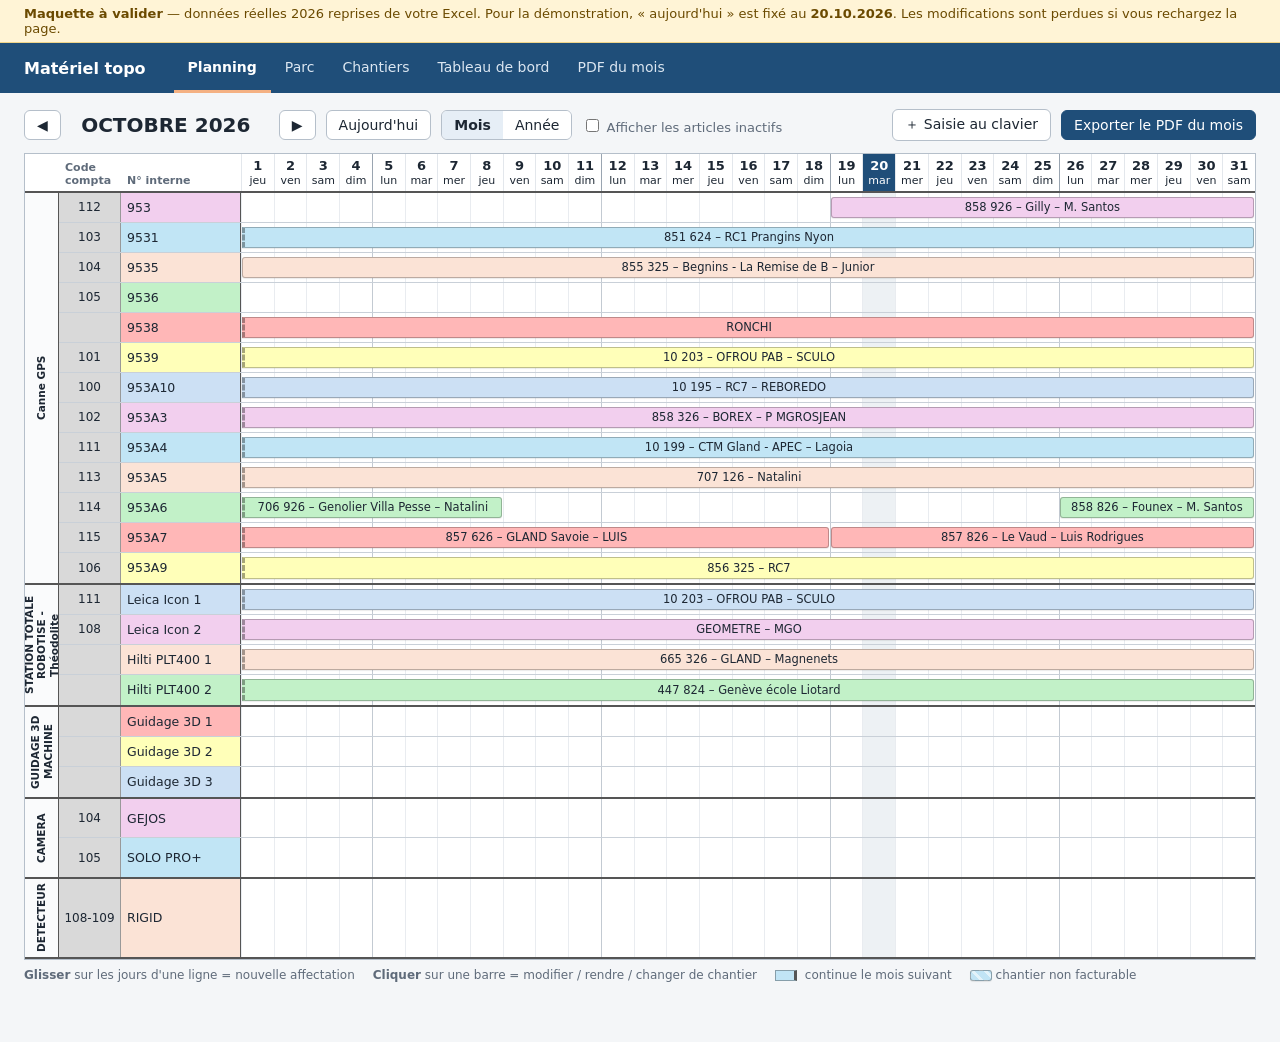
==== maquette/maquette.html @ d776c07e "Maquette interactive à valider + début de l'étape 1 (base de données, serveur) Co-Authored-By: Claud" ====
<!doctype html>
<html lang="fr">
<head>
<meta charset="utf-8">
<meta name="viewport" content="width=device-width, initial-scale=1">
<title>Maquette planning matériel</title>
<style>
:root{--fond:#f4f6f8;--carte:#fff;--texte:#1d2733;--doux:#5f6b7a;--bord:#d6dce3;--bordf:#b5bfca;--prim:#1f4e79;--primc:#e6eef6;--danger:#b42318;--ok:#1e7b34;--att:#a15c00;
font-family:"Segoe UI",system-ui,-apple-system,Roboto,Arial,sans-serif;font-size:14px;color:var(--texte)}
*{box-sizing:border-box}body{margin:0;background:var(--fond)}
.bandeau{background:#fff4d6;color:#6b4a00;padding:6px 24px;font-size:13px;border-bottom:1px solid #f0d58a}
header{display:flex;align-items:center;gap:28px;background:var(--prim);color:#fff;padding:0 24px;height:50px;position:sticky;top:0;z-index:30}
header b{font-size:16px}header nav{display:flex;height:100%}
header nav a{color:#dbe6f1;text-decoration:none;padding:0 14px;display:flex;align-items:center;border-bottom:3px solid transparent;cursor:pointer}
header nav a:hover{color:#fff;background:rgba(255,255,255,.08)}header nav a.on{color:#fff;border-bottom-color:#f4b183;font-weight:600}
main{padding:16px 24px 60px}
.titre{display:flex;align-items:center;gap:10px;margin-bottom:12px;flex-wrap:wrap}.titre h1{font-size:20px;margin:0 8px 0 0;min-width:190px}.esp{flex:1}
button{font:inherit;cursor:pointer;border-radius:6px;border:1px solid var(--bordf);background:#fff;color:var(--texte);padding:6px 12px;white-space:nowrap}
button:hover{background:#f0f3f6}button.p{background:var(--prim);border-color:var(--prim);color:#fff}button.p:hover{background:#193f63}
button.d{color:var(--danger);border-color:#e7b4ae}button.d:hover{background:#fdecea}
input,select,textarea{font:inherit;color:inherit;border:1px solid var(--bordf);border-radius:6px;padding:6px 8px;background:#fff;width:100%}
textarea{min-height:60px}
.seg{display:inline-flex;border:1px solid var(--bordf);border-radius:6px;overflow:hidden}.seg button{border:none;border-radius:0}.seg button.on{background:var(--primc);font-weight:600}
.aide{color:var(--doux);font-size:13px}
.carte{background:#fff;border:1px solid var(--bord);border-radius:8px;padding:16px}
/* ---------- Planning ---------- */
.planning{background:#fff;border:1px solid var(--bordf);user-select:none}
.pl-tete,.pl-ligne{display:grid}
.pl-tete{position:sticky;top:50px;z-index:10;background:#fff;border-bottom:2px solid #555}
.pl-tete .j{font-size:11px;text-align:center;border-left:1px solid #e3e7ec;padding:4px 0;line-height:1.2}
.pl-tete .j b{display:block;font-size:13px}.pl-tete .j.auj{background:#1f4e79;color:#fff}
.pl-tete .j.lundi{border-left:1px solid #9aa5b1}
.pl-tete .h{font-size:11px;color:var(--doux);display:flex;align-items:flex-end;padding:4px 6px;font-weight:600}
.pl-groupe{display:flex;border-bottom:2px solid #555;min-height:80px}
.pl-cat{width:34px;flex:none;position:relative;border-right:1px solid #555;background:#fafbfc}
.pl-cat span{position:absolute;inset:3px 0;writing-mode:vertical-rl;transform:rotate(180deg);text-align:center;font-weight:700;font-size:10.5px;line-height:1.15;display:flex;align-items:center;justify-content:center;overflow:hidden}
.pl-lignes{flex:1;min-width:0;display:flex;flex-direction:column}
.pl-ligne{position:relative;flex:1;min-height:30px;border-bottom:1px solid #c9d0d8}.pl-ligne:last-child{border-bottom:none}
.pl-ligne .code{background:#d9d9d9;border-right:1px solid #999;display:flex;align-items:center;justify-content:center;font-size:12px}
.pl-ligne .num{border-right:1px solid #555;display:flex;align-items:center;padding:0 6px;font-size:12.5px;cursor:pointer;overflow:hidden;white-space:nowrap}
.pl-ligne .num:hover{text-decoration:underline}
.pl-ligne .c{border-left:1px solid #e9ecf0;cursor:crosshair}.pl-ligne .c.lundi{border-left-color:#c3cad2}
.pl-ligne .c.auj{background:rgba(31,78,121,.08)}.pl-ligne .c.sel{background:rgba(31,78,121,.35)!important}
.barre{grid-row:1;margin:4px 1px;border-radius:3px;border:1px solid rgba(0,0,0,.25);display:flex;align-items:center;justify-content:center;font-size:11.5px;overflow:hidden;white-space:nowrap;cursor:pointer;padding:0 4px;z-index:2;box-shadow:0 1px 1px rgba(0,0,0,.08)}
.barre:hover{filter:brightness(.94);border-color:#333}
.barre.suite-g{border-left:3px dashed rgba(0,0,0,.35);border-top-left-radius:0;border-bottom-left-radius:0}
.barre.suite-d{border-right:3px dashed rgba(0,0,0,.35);border-top-right-radius:0;border-bottom-right-radius:0}
.barre.nf{background-image:repeating-linear-gradient(45deg,transparent 0 6px,rgba(255,255,255,.55) 6px 9px)}
.legende{display:flex;gap:18px;margin-top:8px;color:var(--doux);font-size:12px;flex-wrap:wrap}
.legende span i{display:inline-block;width:22px;height:11px;border:1px solid rgba(0,0,0,.3);vertical-align:middle;margin-right:4px;background:#C1E4F5}
/* Année */
.annee{background:#fff;border:1px solid var(--bordf);padding:10px;overflow-x:auto}
.an-ligne{display:flex;align-items:center;height:17px}.an-ligne .n{width:110px;font-size:11.5px;flex:none;overflow:hidden;white-space:nowrap}
.an-piste{position:relative;height:13px;width:1095px;background:#f3f5f7}
.an-piste i{position:absolute;top:0;bottom:0;border-radius:2px;border:1px solid rgba(0,0,0,.2)}
.an-mois{display:flex;margin-left:110px;width:1095px}.an-mois div{font-size:11px;text-align:center;border-left:1px solid #bbb;cursor:pointer;padding:3px 0;color:var(--doux)}
.an-mois div:hover{background:var(--primc);color:var(--texte)}
.an-sep{height:6px}
/* ---------- Fenêtres ---------- */
dialog{border:none;border-radius:10px;padding:0;box-shadow:0 12px 40px rgba(0,0,0,.3);width:min(520px,94vw)}
dialog::backdrop{background:rgba(20,30,40,.35)}
.dlg{padding:18px 20px}.dlg h2{font-size:16px;margin:0 0 4px}.dlg .sous{color:var(--doux);margin-bottom:14px;font-size:13px}
.champ{display:flex;flex-direction:column;gap:4px;margin-bottom:10px}.champ>span{font-size:12px;color:var(--doux);font-weight:600}
.deux{display:grid;grid-template-columns:1fr 1fr;gap:10px}
.actions{display:flex;gap:8px;justify-content:flex-end;margin-top:14px;flex-wrap:wrap}
.liste-ch{border:1px solid var(--bord);border-radius:6px;max-height:210px;overflow:auto;margin-top:4px}
.liste-ch div{padding:6px 10px;cursor:pointer;border-bottom:1px solid #f0f2f4;font-size:13px}.liste-ch div:last-child{border-bottom:none}
.liste-ch div:hover,.liste-ch div.on{background:var(--primc)}.liste-ch .nv{color:var(--prim);font-weight:600}
.liste-ch small{color:var(--doux)}
.rapide{background:#f6f8fa;border:1px solid var(--bord);border-radius:8px;padding:10px 12px;margin:12px 0}
.rapide h3{font-size:12px;margin:0 0 8px;color:var(--doux);text-transform:uppercase;letter-spacing:.03em}
.rapide .l{display:flex;gap:8px;align-items:center;margin-bottom:6px}.rapide .l input{width:120px}.rapide .l select{flex:1}
.choix button{display:block;width:100%;text-align:left;margin-bottom:8px;padding:10px 12px}.choix button small{display:block;color:var(--doux)}
/* ---------- Tableaux ---------- */
table.t{width:100%;border-collapse:collapse;background:#fff;border:1px solid var(--bord)}
table.t th,table.t td{padding:7px 10px;text-align:left;border-bottom:1px solid #e8ecf0}
table.t th{background:#eef2f6;font-size:12px;color:var(--doux);cursor:pointer;white-space:nowrap}
table.t tbody tr:hover{background:var(--primc);cursor:pointer}
.pas{display:inline-block;width:14px;height:14px;border-radius:3px;border:1px solid rgba(0,0,0,.2);vertical-align:middle}
.badge{display:inline-block;padding:1px 8px;border-radius:10px;font-size:12px;background:#e3f4e7;color:var(--ok)}
.badge.rep{background:#fff1d6;color:var(--att)}.dispo{color:var(--ok);font-weight:600}
.outils{display:flex;gap:8px;margin-bottom:10px;flex-wrap:wrap}.outils input,.outils select{width:auto}
/* Fiche */
.fiche{display:grid;grid-template-columns:2fr 1fr;gap:16px;align-items:start}
.grille{display:grid;grid-template-columns:1fr 1fr;gap:10px 16px}.grille .large{grid-column:1/-1}
.photo{aspect-ratio:4/3;background:#eef2f6;border:1px dashed var(--bordf);border-radius:6px;display:flex;align-items:center;justify-content:center;color:var(--doux);text-align:center;padding:10px}
.palette{display:flex;gap:5px;flex-wrap:wrap}.palette b{width:24px;height:24px;border-radius:4px;border:1px solid rgba(0,0,0,.2);cursor:pointer}.palette b.on{outline:2px solid #000;outline-offset:1px}
/* Tableau de bord */
.tuiles{display:grid;grid-template-columns:repeat(5,1fr);gap:12px;margin-bottom:16px}
.tuile{background:#fff;border:1px solid var(--bord);border-radius:8px;padding:14px 16px}.tuile .v{font-size:28px;font-weight:700}.tuile .l{color:var(--doux);font-size:13px}
/* ---------- Aperçu PDF ---------- */
.feuille-zone{background:#7d8792;padding:20px;display:flex;justify-content:center;overflow:auto}
.feuille{width:1123px;height:794px;background:#fff;padding:28px 30px;box-shadow:0 4px 20px rgba(0,0,0,.4);font-family:Calibri,Arial,sans-serif;display:flex;flex-direction:column}
.pdf{border:1.5px solid #000;flex:1;display:flex;flex-direction:column;min-height:0}
.pdf .r{display:grid;border-bottom:.75px solid #444}
.pdf .tt{border-bottom:1.5px solid #000}
.pdf .mois{grid-column:4/-1;text-align:center;font-weight:700;font-size:11px;border-left:1.5px solid #000;border-bottom:.75px solid #000;padding:2px}
.pdf .dt{writing-mode:vertical-rl;transform:rotate(180deg);font-size:7px;text-align:right;border-left:.5px solid #888;padding:3px 0;display:flex;align-items:center;justify-content:flex-end;height:62px}
.pdf .jr{writing-mode:vertical-rl;transform:rotate(180deg);font-size:7px;border-left:.5px solid #888;padding:2px 0;display:flex;align-items:center;justify-content:flex-start;height:30px}
.pdf .hcode{writing-mode:vertical-rl;transform:rotate(180deg);font-size:8.5px;text-align:center;background:#d9d9d9;border-left:.75px solid #444;border-right:.75px solid #444;display:flex;align-items:center;justify-content:center}
.pdf .g{display:flex;border-bottom:1.5px solid #000;flex:1;min-height:0}.pdf .g:last-child{border-bottom:none}
.pdf .cat{writing-mode:vertical-rl;transform:rotate(180deg);font-weight:700;font-size:8.5px;text-align:center;display:flex;align-items:center;justify-content:center;flex:none;border-left:1.5px solid #000}
.pdf .ls{flex:1;display:flex;flex-direction:column;min-width:0}
.pdf .l{display:grid;flex:1;border-bottom:.75px solid #444;min-height:0;position:relative}.pdf .l:last-child{border-bottom:none}
.pdf .l .co{background:#d9d9d9;font-size:9px;display:flex;align-items:center;justify-content:center;border-left:.75px solid #444;border-right:.75px solid #444}
.pdf .l .nu{font-size:9px;display:flex;align-items:center;padding-left:3px;border-right:1.5px solid #000;white-space:nowrap;overflow:hidden}
.pdf .l .cj{border-left:.5px solid #999;grid-row:1}
.pdf .l .bp{grid-row:1;border:.75px solid #333;font-size:7.5px;display:flex;align-items:center;justify-content:center;white-space:nowrap;overflow:hidden;margin:1.5px 0;z-index:1}
</style>
</head>
<body>
<div class="bandeau"><b>Maquette à valider</b> — données réelles 2026 reprises de votre Excel. Pour la démonstration, « aujourd'hui » est fixé au <b>20.10.2026</b>. Les modifications sont perdues si vous rechargez la page.</div>
<header><b>Matériel topo</b><nav id="nav">
<a data-v="planning" class="on">Planning</a><a data-v="parc">Parc</a><a data-v="chantiers">Chantiers</a><a data-v="tableau">Tableau de bord</a><a data-v="pdf">PDF du mois</a>
</nav></header>
<main id="main"></main>

<script id="donnees" type="application/json">{"categories": ["Canne GPS", "STATION TOTALE ROBOTISE - Théodolite", "GUIDAGE 3D MACHINE", "CAMERA", "DETECTEUR"], "articles": [{"id": 1, "cat": "Canne GPS", "code": "112", "num": "953", "couleur": "#F2CFEE"}, {"id": 2, "cat": "Canne GPS", "code": "103", "num": "9531", "couleur": "#C1E5F5"}, {"id": 3, "cat": "Canne GPS", "code": "104", "num": "9535", "couleur": "#FBE3D6"}, {"id": 4, "cat": "Canne GPS", "code": "105", "num": "9536", "couleur": "#C2F1C8"}, {"id": 5, "cat": "Canne GPS", "code": "", "num": "9538", "couleur": "#FFB7B7"}, {"id": 6, "cat": "Canne GPS", "code": "101", "num": "9539", "couleur": "#FFFFB9"}, {"id": 7, "cat": "Canne GPS", "code": "100", "num": "953A10", "couleur": "#CCE0F4"}, {"id": 8, "cat": "Canne GPS", "code": "102", "num": "953A3", "couleur": "#F2CFEE"}, {"id": 9, "cat": "Canne GPS", "code": "111", "num": "953A4", "couleur": "#C1E5F5"}, {"id": 10, "cat": "Canne GPS", "code": "113", "num": "953A5", "couleur": "#FBE3D6"}, {"id": 11, "cat": "Canne GPS", "code": "114", "num": "953A6", "couleur": "#C2F1C8"}, {"id": 12, "cat": "Canne GPS", "code": "115", "num": "953A7", "couleur": "#FFB7B7"}, {"id": 13, "cat": "Canne GPS", "code": "106", "num": "953A9", "couleur": "#FFFFB9"}, {"id": 14, "cat": "STATION TOTALE ROBOTISE - Théodolite", "code": "111", "num": "Leica Icon 1", "couleur": "#CCE0F4"}, {"id": 15, "cat": "STATION TOTALE ROBOTISE - Théodolite", "code": "108", "num": "Leica Icon 2", "couleur": "#F2CFEE"}, {"id": 16, "cat": "STATION TOTALE ROBOTISE - Théodolite", "code": "107", "num": "SOKKIA", "couleur": "#C1E5F5"}, {"id": 17, "cat": "STATION TOTALE ROBOTISE - Théodolite", "code": "", "num": "Hilti PLT400 1", "couleur": "#FBE3D6"}, {"id": 18, "cat": "STATION TOTALE ROBOTISE - Théodolite", "code": "", "num": "Hilti PLT400 2", "couleur": "#C2F1C8"}, {"id": 19, "cat": "GUIDAGE 3D MACHINE", "code": "", "num": "Guidage 3D 1", "couleur": "#FFB7B7"}, {"id": 20, "cat": "GUIDAGE 3D MACHINE", "code": "", "num": "Guidage 3D 2", "couleur": "#FFFFB9"}, {"id": 21, "cat": "GUIDAGE 3D MACHINE", "code": "", "num": "Guidage 3D 3", "couleur": "#CCE0F4"}, {"id": 22, "cat": "CAMERA", "code": "104", "num": "GEJOS", "couleur": "#F2CFEE"}, {"id": 23, "cat": "CAMERA", "code": "105", "num": "SOLO PRO+", "couleur": "#C1E5F5"}, {"id": 24, "cat": "DETECTEUR", "code": "108-109", "num": "RIGID", "couleur": "#FBE3D6"}], "chantiers": [{"id": 1, "numero": "943 626", "nom": "Genève Parc Beaulieu", "responsable": "Ribeiro", "facturable": true}, {"id": 2, "numero": "10 204", "nom": "Ctm CSud - Denges", "responsable": "M. Santos", "facturable": true}, {"id": 3, "numero": "10 201", "nom": "Reverolle", "responsable": "", "facturable": true}, {"id": 4, "numero": "943 926", "nom": "GLAND bassin impérial", "responsable": "RUI SILVA", "facturable": true}, {"id": 5, "numero": "858 926", "nom": "Gilly", "responsable": "M. Santos", "facturable": true}, {"id": 6, "numero": "855 625", "nom": "GLAND Ch. du Stand", "responsable": "CARDOSO", "facturable": true}, {"id": 7, "numero": "851 624", "nom": "RC1 Prangins Nyon", "responsable": "", "facturable": true}, {"id": 8, "numero": "449 425", "nom": "COINTRIN ch du ruisseau 39", "responsable": "SALAZAR", "facturable": true}, {"id": 9, "numero": "857 526", "nom": "GLAND CITY ONE", "responsable": "Junior", "facturable": true}, {"id": 10, "numero": "857 426", "nom": "Nyon Pantaz", "responsable": "Junior", "facturable": true}, {"id": 11, "numero": "855 325", "nom": "Begnins - La Remise de B", "responsable": "Junior", "facturable": true}, {"id": 12, "numero": "856 425", "nom": "ARZIER Parking BIX", "responsable": "DE MATOS", "facturable": true}, {"id": 13, "numero": "10 195", "nom": "RC7", "responsable": "REBOREDO", "facturable": true}, {"id": 14, "numero": "", "nom": "RONCHI", "responsable": "", "facturable": true}, {"id": 15, "numero": "10 203", "nom": "OFROU PAB", "responsable": "SCULO", "facturable": true}, {"id": 16, "numero": "850 724", "nom": "GENOLIER Gare NStCM", "responsable": "DA COSTA", "facturable": true}, {"id": 17, "numero": "706 526", "nom": "Nyon PMB 12", "responsable": "Natalini", "facturable": true}, {"id": 18, "numero": "852 824", "nom": "DUILLIER", "responsable": "Les Matins de Duillier", "facturable": true}, {"id": 19, "numero": "858 326", "nom": "BOREX", "responsable": "P MGROSJEAN", "facturable": true}, {"id": 20, "numero": "10 199", "nom": "CTM Gland - APEC", "responsable": "Lagoia", "facturable": true}, {"id": 21, "numero": "943 525", "nom": "Gland Ronchi Collecteur", "responsable": "Lagoia", "facturable": true}, {"id": 22, "numero": "664 325", "nom": "NYON Atria", "responsable": "GUERRIN", "facturable": true}, {"id": 23, "numero": "664 626", "nom": "FOUNEX SGM", "responsable": "GUERRIN", "facturable": true}, {"id": 24, "numero": "707 126", "nom": "Natalini", "responsable": "", "facturable": true}, {"id": 25, "numero": "8313", "nom": "MF ETOY", "responsable": "PAOLO", "facturable": true}, {"id": 26, "numero": "704 724", "nom": "Saint-Cergue - VESTA", "responsable": "Natalini", "facturable": true}, {"id": 27, "numero": "706 926", "nom": "Genolier Villa Pesse", "responsable": "Natalini", "facturable": true}, {"id": 28, "numero": "858 826", "nom": "Founex", "responsable": "M. Santos", "facturable": true}, {"id": 29, "numero": "853 225", "nom": "Nyon EMS", "responsable": "Cardoso", "facturable": true}, {"id": 30, "numero": "849 623", "nom": "Mont-sur-Rolle - Plein Lac", "responsable": "Paolo", "facturable": true}, {"id": 31, "numero": "857 626", "nom": "GLAND Savoie", "responsable": "LUIS", "facturable": true}, {"id": 32, "numero": "857 826", "nom": "Le Vaud", "responsable": "Luis Rodrigues", "facturable": true}, {"id": 33, "numero": "856 325", "nom": "RC7", "responsable": "", "facturable": true}, {"id": 34, "numero": "856 726", "nom": "MORGES Chanel 37", "responsable": "RODRIGUES", "facturable": true}, {"id": 35, "numero": "", "nom": "GEOMETRE", "responsable": "MGO", "facturable": true}, {"id": 36, "numero": "664 225", "nom": "Gland Combaz A8", "responsable": "", "facturable": true}, {"id": 37, "numero": "665 326", "nom": "GLAND", "responsable": "Magnenets", "facturable": true}, {"id": 38, "numero": "943 225", "nom": "GENEVE place de Hollande", "responsable": "SCULO", "facturable": true}, {"id": 39, "numero": "664 426", "nom": "Morges - Chanel 37", "responsable": "Marco F.", "facturable": true}, {"id": 40, "numero": "447 824", "nom": "Genève école Liotard", "responsable": "", "facturable": true}], "affectations": [{"id": 1, "article": 1, "chantier": 1, "debut": "2026-03-23", "fin": "2026-03-29", "responsable": ""}, {"id": 2, "article": 1, "chantier": 2, "debut": "2026-04-13", "fin": "2026-06-23", "responsable": ""}, {"id": 3, "article": 1, "chantier": 3, "debut": "2026-07-22", "fin": "2026-07-31", "responsable": ""}, {"id": 4, "article": 1, "chantier": 4, "debut": "2026-08-03", "fin": "2026-09-08", "responsable": ""}, {"id": 5, "article": 1, "chantier": 2, "debut": "2026-09-09", "fin": "2026-09-30", "responsable": ""}, {"id": 6, "article": 1, "chantier": 5, "debut": "2026-10-19", "fin": "2026-10-31", "responsable": ""}, {"id": 7, "article": 2, "chantier": 6, "debut": "2026-01-13", "fin": "2026-06-30", "responsable": ""}, {"id": 8, "article": 2, "chantier": 7, "debut": "2026-07-01", "fin": "2026-10-31", "responsable": ""}, {"id": 9, "article": 3, "chantier": 8, "debut": "2026-01-13", "fin": "2026-04-30", "responsable": ""}, {"id": 10, "article": 3, "chantier": 9, "debut": "2026-05-25", "fin": "2026-06-30", "responsable": ""}, {"id": 11, "article": 3, "chantier": 10, "debut": "2026-07-01", "fin": "2026-07-21", "responsable": ""}, {"id": 12, "article": 3, "chantier": 3, "debut": "2026-07-22", "fin": "2026-07-31", "responsable": ""}, {"id": 13, "article": 3, "chantier": 10, "debut": "2026-08-17", "fin": "2026-09-30", "responsable": ""}, {"id": 14, "article": 3, "chantier": 11, "debut": "2026-10-01", "fin": "2026-10-31", "responsable": ""}, {"id": 15, "article": 4, "chantier": 12, "debut": "2026-01-13", "fin": "2026-06-30", "responsable": ""}, {"id": 16, "article": 4, "chantier": 13, "debut": "2026-07-01", "fin": "2026-07-21", "responsable": ""}, {"id": 17, "article": 4, "chantier": 3, "debut": "2026-07-22", "fin": "2026-07-31", "responsable": ""}, {"id": 18, "article": 4, "chantier": 13, "debut": "2026-08-17", "fin": "2026-09-18", "responsable": ""}, {"id": 19, "article": 5, "chantier": 14, "debut": "2026-01-01", "fin": "2026-10-31", "responsable": ""}, {"id": 20, "article": 6, "chantier": 15, "debut": "2026-03-17", "fin": "2026-10-31", "responsable": ""}, {"id": 21, "article": 7, "chantier": 13, "debut": "2026-03-30", "fin": "2026-10-31", "responsable": ""}, {"id": 22, "article": 8, "chantier": 16, "debut": "2026-01-13", "fin": "2026-03-31", "responsable": ""}, {"id": 23, "article": 8, "chantier": 17, "debut": "2026-05-18", "fin": "2026-06-05", "responsable": ""}, {"id": 24, "article": 8, "chantier": 18, "debut": "2026-06-19", "fin": "2026-07-21", "responsable": ""}, {"id": 25, "article": 8, "chantier": 3, "debut": "2026-07-22", "fin": "2026-07-31", "responsable": ""}, {"id": 26, "article": 8, "chantier": 18, "debut": "2026-08-17", "fin": "2026-09-17", "responsable": ""}, {"id": 27, "article": 8, "chantier": 19, "debut": "2026-09-18", "fin": "2026-10-31", "responsable": ""}, {"id": 28, "article": 9, "chantier": 20, "debut": "2026-01-13", "fin": "2026-01-31", "responsable": ""}, {"id": 29, "article": 9, "chantier": 21, "debut": "2026-02-01", "fin": "2026-02-23", "responsable": ""}, {"id": 30, "article": 9, "chantier": 20, "debut": "2026-02-24", "fin": "2026-04-30", "responsable": ""}, {"id": 31, "article": 9, "chantier": 20, "debut": "2026-07-01", "fin": "2026-10-31", "responsable": ""}, {"id": 32, "article": 10, "chantier": 22, "debut": "2026-01-26", "fin": "2026-03-08", "responsable": ""}, {"id": 33, "article": 10, "chantier": 23, "debut": "2026-03-09", "fin": "2026-04-30", "responsable": ""}, {"id": 34, "article": 10, "chantier": 10, "debut": "2026-05-11", "fin": "2026-06-30", "responsable": "Luis"}, {"id": 35, "article": 10, "chantier": 3, "debut": "2026-07-22", "fin": "2026-07-31", "responsable": ""}, {"id": 36, "article": 10, "chantier": 1, "debut": "2026-08-10", "fin": "2026-08-31", "responsable": ""}, {"id": 37, "article": 10, "chantier": 24, "debut": "2026-09-02", "fin": "2026-10-31", "responsable": ""}, {"id": 38, "article": 11, "chantier": 25, "debut": "2026-02-19", "fin": "2026-03-31", "responsable": ""}, {"id": 39, "article": 11, "chantier": 20, "debut": "2026-05-01", "fin": "2026-06-30", "responsable": ""}, {"id": 40, "article": 11, "chantier": 3, "debut": "2026-07-22", "fin": "2026-07-31", "responsable": ""}, {"id": 41, "article": 11, "chantier": 26, "debut": "2026-08-20", "fin": "2026-08-31", "responsable": ""}, {"id": 42, "article": 11, "chantier": 27, "debut": "2026-09-01", "fin": "2026-10-08", "responsable": ""}, {"id": 43, "article": 11, "chantier": 28, "debut": "2026-10-26", "fin": "2026-10-31", "responsable": ""}, {"id": 44, "article": 12, "chantier": 29, "debut": "2026-03-02", "fin": "2026-03-08", "responsable": ""}, {"id": 45, "article": 12, "chantier": 30, "debut": "2026-04-16", "fin": "2026-04-30", "responsable": ""}, {"id": 46, "article": 12, "chantier": 7, "debut": "2026-06-01", "fin": "2026-06-30", "responsable": ""}, {"id": 47, "article": 12, "chantier": 3, "debut": "2026-07-22", "fin": "2026-07-31", "responsable": ""}, {"id": 48, "article": 12, "chantier": 31, "debut": "2026-08-10", "fin": "2026-10-18", "responsable": ""}, {"id": 49, "article": 12, "chantier": 32, "debut": "2026-10-19", "fin": "2026-10-31", "responsable": ""}, {"id": 50, "article": 13, "chantier": 18, "debut": "2026-06-03", "fin": "2026-06-18", "responsable": ""}, {"id": 51, "article": 13, "chantier": 33, "debut": "2026-09-21", "fin": "2026-10-31", "responsable": ""}, {"id": 52, "article": 14, "chantier": 34, "debut": "2026-02-24", "fin": "2026-04-08", "responsable": ""}, {"id": 53, "article": 14, "chantier": 15, "debut": "2026-05-18", "fin": "2026-10-31", "responsable": ""}, {"id": 54, "article": 15, "chantier": 35, "debut": "2026-01-01", "fin": "2026-10-31", "responsable": ""}, {"id": 55, "article": 17, "chantier": 36, "debut": "2026-02-01", "fin": "2026-03-31", "responsable": ""}, {"id": 56, "article": 17, "chantier": 2, "debut": "2026-06-24", "fin": "2026-09-08", "responsable": ""}, {"id": 57, "article": 17, "chantier": 37, "debut": "2026-09-09", "fin": "2026-10-31", "responsable": ""}, {"id": 58, "article": 18, "chantier": 38, "debut": "2026-02-01", "fin": "2026-03-31", "responsable": ""}, {"id": 59, "article": 18, "chantier": 39, "debut": "2026-05-11", "fin": "2026-06-30", "responsable": ""}, {"id": 60, "article": 18, "chantier": 13, "debut": "2026-07-20", "fin": "2026-09-20", "responsable": ""}, {"id": 61, "article": 18, "chantier": 40, "debut": "2026-09-21", "fin": "2026-10-31", "responsable": ""}, {"id": 62, "article": 24, "chantier": 13, "debut": "2026-08-26", "fin": "2026-08-26", "responsable": ""}]}</script>
<script>
const D = JSON.parse(document.getElementById('donnees').textContent);
const AUJ = '2026-10-20';
const MOIS = ['JANVIER','FÉVRIER','MARS','AVRIL','MAI','JUIN','JUILLET','AOÛT','SEPTEMBRE','OCTOBRE','NOVEMBRE','DÉCEMBRE'];
const JC = ['dim','lun','mar','mer','jeu','ven','sam'];
const PAL = ['#F2CEEF','#C1E4F5','#FBE2D5','#C1F0C8','#FFB7B7','#FFFFB9','#CCE0F4','#E2D5F5','#FFE699','#D9F2D0','#F8CBAD','#D9D9D9'];
D.articles.forEach(a => { a.statut = 'actif'; a.marque=''; a.modele=''; a.serie=''; a.prix=null; a.designation=''; });
D.articles.find(a => a.num === 'SOKKIA').statut = 'reparation';
let etat = { vue: 'planning', annee: 2026, mois: 9, mode: 'mois', ficheId: null, tri: 'ordre', voirInactifs: false };
let prochainId = 1000;

// ---------- dates ----------
const iso = d => d.toISOString().slice(0,10);
const dte = s => new Date(s + 'T00:00:00Z');
const plus = (s, n) => { const d = dte(s); d.setUTCDate(d.getUTCDate() + n); return iso(d); };
const jj = s => s ? s.slice(8,10) + '.' + s.slice(5,7) + '.' + s.slice(0,4) : '';
const nbJours = (a, m) => new Date(Date.UTC(a, m + 1, 0)).getUTCDate();
const jourDe = (a, m, j) => iso(new Date(Date.UTC(a, m, j)));
function lire(s) { // saisie rapide : 5.10 / 5.10.26 / 05.10.2026
  s = (s || '').trim(); if (!s) return null;
  const p = s.split(/[.\/\-\s]+/); if (p.length < 2) return null;
  let [j, m, a] = p.map(Number); a = a === undefined ? 2026 : (a < 100 ? 2000 + a : a);
  const d = new Date(Date.UTC(a, m - 1, j)); if (d.getUTCMonth() !== m - 1) return null; return iso(d);
}
const esc = s => String(s ?? '').replace(/[&<>"]/g, c => ({'&':'&amp;','<':'&lt;','>':'&gt;','"':'&quot;'}[c]));
const ch = id => D.chantiers.find(c => c.id === id);
const art = id => D.articles.find(a => a.id === id);
const libelle = a => { const c = ch(a.chantier); return [c.numero, c.nom, a.responsable || c.responsable].filter(Boolean).join(' – '); };
const libCh = c => [c.numero, c.nom, c.responsable].filter(Boolean).join(' – ');
const ouAuj = id => D.affectations.find(a => a.article === id && a.debut <= AUJ && a.fin >= AUJ);
const visibles = () => D.articles.filter(a => etat.voirInactifs || a.statut === 'actif');
function groupes(liste) { const g = []; for (const c of D.categories) { const as = liste.filter(a => a.cat === c); if (as.length) g.push([c, as]); } return g; }

// ---------- navigation ----------
document.getElementById('nav').onclick = e => { const v = e.target.dataset.v; if (v) { etat.vue = v; rendre(); } };
function rendre() {
  document.querySelectorAll('#nav a').forEach(a => a.classList.toggle('on', a.dataset.v === etat.vue || (etat.vue === 'fiche' && a.dataset.v === 'parc')));
  ({ planning: vuePlanning, parc: vueParc, fiche: vueFiche, chantiers: vueChantiers, tableau: vueTableau, pdf: vuePdf })[etat.vue]();
}
const M = () => document.getElementById('main');

// =====================================================================
// PLANNING
// =====================================================================
function vuePlanning() {
  const { annee, mois } = etat;
  M().innerHTML = `
  <div class="titre">
    <button onclick="changerMois(-1)" title="Mois précédent">◀</button>
    <h1 style="text-align:center">${etat.mode === 'mois' ? MOIS[mois] + ' ' + annee : 'Année ' + annee}</h1>
    <button onclick="changerMois(1)" title="Mois suivant">▶</button>
    <button onclick="etat.annee=2026;etat.mois=9;etat.mode='mois';rendre()">Aujourd'hui</button>
    <span class="seg"><button class="${etat.mode==='mois'?'on':''}" onclick="etat.mode='mois';rendre()">Mois</button><button class="${etat.mode==='annee'?'on':''}" onclick="etat.mode='annee';rendre()">Année</button></span>
    <label class="aide"><input type="checkbox" style="width:auto" ${etat.voirInactifs?'checked':''} onchange="etat.voirInactifs=this.checked;rendre()"> Afficher les articles inactifs</label>
    <span class="esp"></span>
    <button onclick="dlgCreation()">＋ Saisie au clavier</button>
    <button class="p" onclick="etat.vue='pdf';rendre()">Exporter le PDF du mois</button>
  </div>
  ${etat.mode === 'mois' ? grilleMois() : grilleAnnee()}
  <div class="legende">
    <span><b>Glisser</b> sur les jours d'une ligne = nouvelle affectation</span>
    <span><b>Cliquer</b> sur une barre = modifier / rendre / changer de chantier</span>
    <span><i style="border-right:3px dashed #555"></i> continue le mois suivant</span>
    <span><i class="barre nf" style="display:inline-block;margin:0"></i> chantier non facturable</span>
  </div>`;
  if (etat.mode === 'mois') brancherGlisser();
}
function changerMois(n) {
  if (etat.mode === 'annee') { etat.annee += n; } else { etat.mois += n; if (etat.mois < 0) { etat.mois = 11; etat.annee--; } if (etat.mois > 11) { etat.mois = 0; etat.annee++; } }
  rendre();
}
function grilleMois() {
  const { annee, mois } = etat, n = nbJours(annee, mois);
  const cols = `62px 120px repeat(${n}, minmax(26px, 1fr))`;
  const debut = jourDe(annee, mois, 1), fin = jourDe(annee, mois, n);
  let h = `<div class="planning"><div class="pl-tete" style="grid-template-columns:34px ${cols}"><div></div><div class="h">Code compta</div><div class="h">N° interne</div>`;
  for (let j = 1; j <= n; j++) { const s = jourDe(annee, mois, j), w = dte(s).getUTCDay();
    h += `<div class="j ${s===AUJ?'auj':''} ${w===1?'lundi':''}"><b>${j}</b>${JC[w]}</div>`; }
  h += `</div>`;
  for (const [cat, as] of groupes(visibles())) {
    h += `<div class="pl-groupe"><div class="pl-cat"><span>${esc(cat)}</span></div><div class="pl-lignes">`;
    for (const a of as) {
      h += `<div class="pl-ligne" style="grid-template-columns:${cols}" data-art="${a.id}">
        <div class="code" style="grid-row:1;grid-column:1">${esc(a.code)}</div>
        <div class="num" style="grid-row:1;grid-column:2;background:${a.couleur}" onclick="ouvrirFiche(${a.id})" title="Ouvrir la fiche">${esc(a.num)}${a.statut!=='actif'?' <small>(SAV)</small>':''}</div>`;
      for (let j = 1; j <= n; j++) { const s = jourDe(annee, mois, j), w = dte(s).getUTCDay();
        h += `<div class="c ${s===AUJ?'auj':''} ${w===1?'lundi':''}" style="grid-row:1;grid-column:${j+2}" data-j="${j}"></div>`; }
      for (const af of D.affectations.filter(x => x.article === a.id && x.fin >= debut && x.debut <= fin)) {
        const j1 = af.debut < debut ? 1 : +af.debut.slice(8), j2 = af.fin > fin ? n : +af.fin.slice(8);
        const c = ch(af.chantier);
        h += `<div class="barre ${af.debut<debut?'suite-g':''} ${af.fin>fin?'suite-d':''} ${c.facturable?'':'nf'}" style="grid-column:${j1+2}/${j2+3};background:${a.couleur}" data-aff="${af.id}" title="${esc(libelle(af))}\n${jj(af.debut)} → ${jj(af.fin)}">${esc(libelle(af))}</div>`;
      }
      h += `</div>`;
    }
    h += `</div></div>`;
  }
  return h + `</div>`;
}
function grilleAnnee() {
  const a0 = Date.UTC(etat.annee, 0, 1), px = 3;
  let h = `<div class="annee"><div class="an-mois">`;
  for (let m = 0; m < 12; m++) h += `<div style="width:${nbJours(etat.annee,m)*px}px" onclick="etat.mois=${m};etat.mode='mois';rendre()">${['janv.','févr.','mars','avr.','mai','juin','juil.','août','sept.','oct.','nov.','déc.'][m]}</div>`;
  h += `</div>`;
  for (const [cat, as] of groupes(visibles())) {
    h += `<div class="an-sep"></div>`;
    for (const a of as) {
      h += `<div class="an-ligne"><div class="n" title="${esc(cat)}">${esc(a.num)}</div><div class="an-piste">`;
      for (const af of D.affectations.filter(x => x.article === a.id && x.debut.startsWith(etat.annee) || x.article === a.id && x.fin.startsWith(etat.annee))) {
        const g = Math.max(0, (dte(af.debut) - a0) / 864e5), dr = Math.min(365, (dte(af.fin) - a0) / 864e5 + 1);
        h += `<i style="left:${g*px}px;width:${(dr-g)*px}px;background:${a.couleur}" title="${esc(libelle(af))} : ${jj(af.debut)} → ${jj(af.fin)}"></i>`;
      }
      const t = (dte(AUJ) - a0) / 864e5;
      h += `<i style="left:${t*px}px;width:2px;background:#1f4e79;border:none"></i></div></div>`;
    }
  }
  return h + `</div><p class="aide">Cliquez sur un mois pour l'ouvrir.</p>`;
}

// ---------- glisser pour créer ----------
function brancherGlisser() {
  let ligne = null, j0 = 0, j1 = 0;
  const marquer = () => ligne.querySelectorAll('.c').forEach(c => { const j = +c.dataset.j; c.classList.toggle('sel', j >= Math.min(j0,j1) && j <= Math.max(j0,j1)); });
  document.querySelectorAll('.pl-ligne').forEach(l => {
    l.addEventListener('mousedown', e => {
      const b = e.target.closest('.barre'); if (b) { dlgAffectation(+b.dataset.aff); return; }
      const c = e.target.closest('.c'); if (!c) return;
      ligne = l; j0 = j1 = +c.dataset.j; marquer(); e.preventDefault();
    });
    l.addEventListener('mouseover', e => { if (ligne !== l) return; const c = e.target.closest('.c'); if (c) { j1 = +c.dataset.j; marquer(); } });
  });
  window.onmouseup = () => {
    if (!ligne) return; const l = ligne; ligne = null;
    const d = jourDe(etat.annee, etat.mois, Math.min(j0,j1)), f = jourDe(etat.annee, etat.mois, Math.max(j0,j1));
    dlgCreation(+l.dataset.art, d, f, () => l.querySelectorAll('.sel').forEach(c => c.classList.remove('sel')));
  };
}

// ---------- fenêtres ----------
function fenetre(html, init) {
  const d = document.createElement('dialog'); d.innerHTML = `<div class="dlg">${html}</div>`;
  document.body.appendChild(d); d.addEventListener('close', () => d.remove()); d.showModal(); init && init(d); return d;
}
// Sélecteur de chantier avec recherche + création à la volée
function selecteurChantier(d, idInitial, surChoix) {
  const inp = d.querySelector('.rch'), liste = d.querySelector('.liste-ch'), nv = d.querySelector('.nouveau');
  let choisi = idInitial || null;
  const maj = () => {
    const q = inp.value.toLowerCase().normalize('NFD').replace(/[̀-ͯ]/g,'').replace(/\s/g,'');
    const res = D.chantiers.filter(c => !c.archive && libCh(c).toLowerCase().normalize('NFD').replace(/[̀-ͯ]/g,'').replace(/\s/g,'').includes(q)).slice(0, 30);
    liste.innerHTML = res.map(c => `<div data-c="${c.id}" class="${c.id===choisi?'on':''}">${esc(libCh(c))}${c.facturable?'':' <small>(non facturable)</small>'}</div>`).join('')
      + (inp.value.trim() && !res.some(c => libCh(c) === inp.value.trim()) ? `<div class="nv" data-nv="1">＋ Créer un nouveau chantier « ${esc(inp.value.trim())} »</div>` : '');
  };
  inp.oninput = maj; maj();
  liste.onclick = e => {
    const x = e.target.closest('div'); if (!x) return;
    if (x.dataset.nv) { // pré-remplit numéro / nom depuis la saisie
      const m = inp.value.trim().match(/^([\d ]+\d)?\s*-?\s*(.*)$/);
      nv.style.display = 'block'; nv.querySelector('[name=numero]').value = (m[1]||'').trim(); nv.querySelector('[name=nom]').value = m[2] || '';
      nv.querySelector('[name=nom]').focus(); choisi = 'nouveau'; return;
    }
    choisi = +x.dataset.c; nv.style.display = 'none'; inp.value = libCh(ch(choisi)); maj(); surChoix && surChoix(choisi);
  };
  return () => {
    if (choisi === 'nouveau') {
      const nom = nv.querySelector('[name=nom]').value.trim(); if (!nom) { alert('Indiquez le nom du nouveau chantier.'); return null; }
      const c = { id: prochainId++, numero: nv.querySelector('[name=numero]').value.trim(), nom, responsable: nv.querySelector('[name=resp]').value.trim(), facturable: nv.querySelector('[name=fact]').checked };
      D.chantiers.push(c); return c.id;
    }
    if (!choisi) { alert('Choisissez un chantier.'); return null; }
    return choisi;
  };
}
const blocChantier = `
  <label class="champ"><span>Chantier</span><input class="rch" placeholder="Tapez un n° ou un nom : 858, Gilly, Santos…" autocomplete="off"></label>
  <div class="liste-ch"></div>
  <div class="nouveau rapide" style="display:none"><h3>Nouveau chantier</h3>
    <div class="deux"><label class="champ"><span>N° de chantier</span><input name="numero" placeholder="858 926"></label>
    <label class="champ"><span>Nom</span><input name="nom"></label></div>
    <div class="deux"><label class="champ"><span>Responsable (facultatif)</span><input name="resp"></label>
    <label class="champ" style="justify-content:flex-end"><span></span><label><input type="checkbox" name="fact" checked style="width:auto"> Facturable</label></label></div>
  </div>`;

function dlgCreation(artId, debut, fin, alFermer) {
  const opts = visibles().map(a => `<option value="${a.id}" ${a.id===artId?'selected':''}>${esc(a.cat)} — ${esc(a.num)}</option>`).join('');
  const d = fenetre(`
    <h2>Nouvelle affectation</h2><div class="sous">Pas d'affectation = matériel disponible au dépôt.</div>
    <label class="champ"><span>Article</span><select class="art">${opts}</select></label>
    <div class="deux"><label class="champ"><span>Du</span><input class="d1" value="${jj(debut)}" placeholder="JJ.MM.AAAA"></label>
    <label class="champ"><span>Au (inclus)</span><input class="d2" value="${jj(fin)}" placeholder="JJ.MM.AAAA"></label></div>
    ${blocChantier}
    <label class="champ" style="margin-top:10px"><span>Responsable pour cette affectation (si différent de celui du chantier)</span><input class="resp" placeholder="Laisser vide = responsable du chantier"></label>
    <div class="actions"><button class="ann">Annuler</button><button class="p ok">Enregistrer</button></div>`,
    d => d.querySelector(artId ? '.rch' : '.art').focus());
  const valider = selecteurChantier(d, null);
  d.addEventListener('close', () => alFermer && alFermer());
  d.querySelector('.ann').onclick = () => d.close();
  d.querySelector('.ok').onclick = () => {
    const a = +d.querySelector('.art').value, d1 = lire(d.querySelector('.d1').value), d2 = lire(d.querySelector('.d2').value);
    if (!d1 || !d2 || d2 < d1) { alert('Dates invalides (format JJ.MM.AAAA, fin ≥ début).'); return; }
    const c = valider(); if (!c) return;
    const nouvelle = { id: prochainId++, article: a, chantier: c, debut: d1, fin: d2, responsable: d.querySelector('.resp').value.trim() };
    d.close(); poserAvecConflit(nouvelle);
  };
}

function poserAvecConflit(nv, ignorer) {
  const conflits = D.affectations.filter(x => x.article === nv.article && x.id !== ignorer && x.debut <= nv.fin && x.fin >= nv.debut);
  if (!conflits.length) { D.affectations.push(nv); rendre(); return; }
  const d = fenetre(`<h2>Chevauchement</h2>
    <div class="sous">${esc(art(nv.article).num)} est déjà affecté sur cette période :<br>${conflits.map(x => `• ${esc(libelle(x))} (${jj(x.debut)} → ${jj(x.fin)})`).join('<br>')}</div>
    <div class="choix">
      <button class="cp"><b>Couper l'existante</b><small>Garder l'ancienne affectation avant et après la nouvelle période (raccourcie ou coupée en deux).</small></button>
      <button class="rp"><b>Remplacer</b><small>Supprimer entièrement l'ancienne affectation.</small></button>
      <button class="an"><b>Annuler</b><small>Ne rien changer.</small></button>
    </div>`);
  d.querySelector('.an').onclick = () => { d.close(); rendre(); };
  d.querySelector('.rp').onclick = () => { D.affectations = D.affectations.filter(x => !conflits.includes(x)); D.affectations.push(nv); d.close(); rendre(); };
  d.querySelector('.cp').onclick = () => {
    for (const x of conflits) {
      D.affectations = D.affectations.filter(y => y !== x);
      if (x.debut < nv.debut) D.affectations.push({ ...x, fin: plus(nv.debut, -1) });
      if (x.fin > nv.fin) D.affectations.push({ ...x, id: prochainId++, debut: plus(nv.fin, 1) });
    }
    D.affectations.push(nv); d.close(); rendre();
  };
}

function dlgAffectation(id) {
  const af = D.affectations.find(x => x.id === id), a = art(af.article), c = ch(af.chantier);
  const defaut = AUJ >= af.debut && AUJ <= af.fin ? AUJ : af.fin;
  const d = fenetre(`
    <h2><span class="pas" style="background:${a.couleur}"></span> ${esc(a.num)} — ${esc(libelle(af))}</h2>
    <div class="sous">Du ${jj(af.debut)} au ${jj(af.fin)}</div>
    <div class="rapide"><h3>Actions rapides</h3>
      <div class="l"><button class="rendre">Rendre au dépôt</button> dernier jour sur le chantier : <input class="dr" value="${jj(defaut)}"></div>
      <div class="l"><button class="changer">Changer de chantier</button> à partir du : <input class="dc" value="${jj(plus(defaut,1) <= af.fin ? plus(defaut,1) : defaut)}"></div>
      <div class="aide">Pour « Changer de chantier », choisissez le nouveau chantier ci-dessous.</div>
    </div>
    ${blocChantier}
    <div class="deux" style="margin-top:10px"><label class="champ"><span>Du</span><input class="d1" value="${jj(af.debut)}"></label>
    <label class="champ"><span>Au (inclus)</span><input class="d2" value="${jj(af.fin)}"></label></div>
    <label class="champ"><span>Responsable pour cette affectation</span><input class="resp" value="${esc(af.responsable)}" placeholder="${esc(c.responsable || 'Responsable du chantier')}"></label>
    <div class="actions"><button class="d sup" style="margin-right:auto">Supprimer</button><button class="ann">Fermer</button><button class="p ok">Enregistrer</button></div>`);
  d.querySelector('.rch').value = libCh(c);
  let nouveauChoisi = false;
  const valider = selecteurChantier(d, c.id, () => nouveauChoisi = true);
  d.querySelector('.liste-ch').addEventListener('click', e => { if (e.target.closest('[data-nv]')) nouveauChoisi = true; });
  d.querySelector('.ann').onclick = () => d.close();
  d.querySelector('.sup').onclick = () => { if (confirm('Supprimer cette affectation ?')) { D.affectations = D.affectations.filter(x => x !== af); d.close(); rendre(); } };
  d.querySelector('.rendre').onclick = () => {
    const r = lire(d.querySelector('.dr').value); if (!r || r < af.debut) { alert('Date invalide.'); return; }
    if (r < af.fin) af.fin = r; d.close(); rendre();
  };
  d.querySelector('.changer').onclick = () => {
    const r = lire(d.querySelector('.dc').value); if (!r || r <= af.debut || r > af.fin) { alert('La date doit être comprise dans l\'affectation (après le premier jour).'); return; }
    if (!nouveauChoisi) { alert('Choisissez d\'abord le nouveau chantier dans la liste.'); d.querySelector('.rch').focus(); return; }
    const nc = valider(); if (!nc) return;
    D.affectations.push({ ...af, id: prochainId++, chantier: nc, debut: r, responsable: '' });
    af.fin = plus(r, -1); d.close(); rendre();
  };
  d.querySelector('.ok').onclick = () => {
    const d1 = lire(d.querySelector('.d1').value), d2 = lire(d.querySelector('.d2').value);
    if (!d1 || !d2 || d2 < d1) { alert('Dates invalides.'); return; }
    const nc = valider(); if (!nc) return;
    const copie = { ...af, debut: d1, fin: d2, chantier: nc, responsable: d.querySelector('.resp').value.trim() };
    D.affectations = D.affectations.filter(x => x !== af); d.close(); poserAvecConflit(copie);
  };
}

// =====================================================================
// PARC
// =====================================================================
function vueParc() {
  M().innerHTML = `<div class="titre"><h1>Parc matériel</h1><span class="esp"></span><button class="p" onclick="ouvrirFiche(null)">＋ Ajouter un matériel</button></div>
  <div class="outils"><input id="q" type="search" placeholder="Rechercher (n°, catégorie, chantier…)" style="width:280px">
  <select id="fc"><option value="">Toutes les catégories</option>${D.categories.map(c => `<option>${esc(c)}</option>`).join('')}</select>
  <select id="fs"><option value="actif">Actifs</option><option value="">Tous les statuts</option><option value="reparation">En réparation / SAV</option><option value="perdu">Perdu / volé</option><option value="reforme">Réformé / vendu</option></select>
  <select id="fd"><option value="">Affectés et disponibles</option><option value="dispo">Disponibles aujourd'hui</option><option value="aff">Affectés aujourd'hui</option></select></div>
  <table class="t"><thead><tr><th></th><th>Catégorie</th><th>N° interne</th><th>Code compta</th><th>Marque / modèle</th><th>Statut</th><th>Où est-il aujourd'hui ?</th><th>Depuis</th></tr></thead><tbody id="tb"></tbody></table>`;
  const maj = () => {
    const q = document.getElementById('q').value.toLowerCase(), fc = document.getElementById('fc').value, fs = document.getElementById('fs').value, fd = document.getElementById('fd').value;
    document.getElementById('tb').innerHTML = D.articles.filter(a => {
      const o = ouAuj(a.id); const t = (a.num + a.cat + a.code + (o ? libelle(o) : 'disponible')).toLowerCase();
      return t.includes(q) && (!fc || a.cat === fc) && (!fs || a.statut === fs) && (!fd || (fd === 'dispo' ? !o : !!o));
    }).map(a => { const o = ouAuj(a.id);
      return `<tr onclick="ouvrirFiche(${a.id})"><td><span class="pas" style="background:${a.couleur}"></span></td><td>${esc(a.cat)}</td><td><b>${esc(a.num)}</b></td><td>${esc(a.code)}</td><td>${esc(a.marque)} ${esc(a.modele)}</td>
      <td><span class="badge ${a.statut==='actif'?'':'rep'}">${a.statut==='actif'?'Actif':'En réparation / SAV'}</span></td>
      <td>${o ? esc(libelle(o)) : (a.statut === 'actif' ? '<span class="dispo">Disponible</span>' : '—')}</td><td>${o ? jj(o.debut) : ''}</td></tr>`; }).join('');
  };
  ['q','fc','fs','fd'].forEach(i => document.getElementById(i).oninput = maj); maj();
}

function ouvrirFiche(id) { etat.ficheId = id; etat.vue = 'fiche'; rendre(); }
function vueFiche() {
  const nouveau = etat.ficheId === null;
  const a = nouveau ? { cat: D.categories[0], num: '', code: '', couleur: PAL[D.articles.filter(x => x.cat === D.categories[0]).length % 7], statut: 'actif', marque: '', modele: '', serie: '', designation: '' } : art(etat.ficheId);
  const hist = nouveau ? [] : D.affectations.filter(x => x.article === a.id).sort((x, y) => y.debut.localeCompare(x.debut));
  M().innerHTML = `<div class="titre"><button onclick="etat.vue='parc';rendre()">◀ Parc</button><h1>${nouveau ? 'Nouveau matériel' : esc(a.num)}</h1></div>
  <div class="fiche"><div style="display:flex;flex-direction:column;gap:16px">
   <div class="carte"><div class="grille">
    <label class="champ"><span>Catégorie *</span><div style="display:flex;gap:6px"><select id="f-cat">${D.categories.map(c => `<option ${c===a.cat?'selected':''}>${esc(c)}</option>`).join('')}</select><button title="Nouvelle catégorie">＋</button></div></label>
    <label class="champ"><span>Statut</span><select id="f-st"><option value="actif">Actif</option><option value="reparation" ${a.statut==='reparation'?'selected':''}>En réparation / SAV</option><option>Perdu / volé</option><option>Réformé / vendu</option></select></label>
    <label class="champ"><span>N° interne * (affiché sur le planning et le PDF)</span><input id="f-num" value="${esc(a.num)}" placeholder="ex. 953A11"></label>
    <label class="champ"><span>Code article compta (N° MS)</span><input id="f-code" value="${esc(a.code)}" placeholder="ex. 112"></label>
    <label class="champ large"><span>Désignation</span><input value="${esc(a.designation)}" placeholder="ex. Canne GPS Leica GS18 T"></label>
    <div class="champ large"><span>Couleur sur le planning et le PDF</span><div class="palette" id="pal">${PAL.map(p => `<b style="background:${p}" class="${p===a.couleur?'on':''}" data-c="${p}"></b>`).join('')}<input type="color" value="${a.couleur}" style="width:36px;height:26px;padding:1px"></div></div>
   </div></div>
   <div class="carte"><div class="grille">
    <label class="champ"><span>Marque</span><input value="${esc(a.marque)}"></label><label class="champ"><span>Modèle</span><input value="${esc(a.modele)}"></label>
    <label class="champ"><span>N° de série</span><input value="${esc(a.serie)}"></label><label class="champ"><span>Fournisseur</span><input></label>
    <label class="champ"><span>Date d'achat</span><input placeholder="JJ.MM.AAAA"></label><label class="champ"><span>Prix (CHF)</span><input placeholder="0.00"></label>
    <label class="champ"><span>Fin de garantie</span><input placeholder="JJ.MM.AAAA"></label><span></span>
    <label class="champ large"><span>Notes</span><textarea></textarea></label>
   </div></div>
   <div style="display:flex;gap:8px"><button class="p" id="f-ok">Enregistrer</button>${nouveau ? '<button id="f-ok2">Enregistrer et ajouter un autre</button>' : '<button onclick="dupliquer()">Dupliquer (même catégorie, marque, modèle…)</button>'}<span class="esp"></span>${nouveau ? '' : '<button class="d">Supprimer</button>'}</div>
  </div>
  <div style="display:flex;flex-direction:column;gap:16px">
   <div class="carte"><h3 style="margin:0 0 8px;font-size:13px">Photo</h3><div class="photo">Glissez une photo ici<br>ou cliquez pour en choisir une</div></div>
   <div class="carte"><h3 style="margin:0 0 8px;font-size:13px">Documents</h3><div class="aide">Notice, certificat, facture… (glisser-déposer)</div></div>
   <div class="carte"><h3 style="margin:0 0 8px;font-size:13px">Historique des affectations</h3>
    ${hist.length ? `<table class="t" style="font-size:12.5px"><tbody>${hist.map(x => `<tr><td>${jj(x.debut)} → ${jj(x.fin)}</td><td>${esc(libelle(x))}</td></tr>`).join('')}</tbody></table>` : '<div class="aide">Aucune affectation.</div>'}</div>
   <div class="carte"><h3 style="margin:0 0 8px;font-size:13px">Accessoires</h3><div class="aide">Batteries, trépied… (prévu après le planning)</div></div>
  </div></div>`;
  document.getElementById('pal').onclick = e => { const c = e.target.dataset.c; if (c) { document.querySelectorAll('#pal b').forEach(b => b.classList.toggle('on', b === e.target)); document.querySelector('#pal input').value = c; } };
  document.getElementById('f-cat').onchange = e => { if (nouveau) { const c = PAL[D.articles.filter(x => x.cat === e.target.value).length % 7]; document.querySelectorAll('#pal b').forEach(b => b.classList.toggle('on', b.dataset.c === c)); document.querySelector('#pal input').value = c; } };
  const enregistrer = (encore) => {
    const num = document.getElementById('f-num').value.trim(); if (!num) { alert('Le n° interne est obligatoire.'); return; }
    if (D.articles.some(x => x.num.toLowerCase() === num.toLowerCase() && x !== a)) { alert('Ce n° interne existe déjà.'); return; }
    const v = { cat: document.getElementById('f-cat').value, num, code: document.getElementById('f-code').value.trim(), couleur: document.querySelector('#pal input').value.toUpperCase(), statut: document.getElementById('f-st').value };
    if (nouveau) { const n = { ...a, ...v, id: prochainId++ }; // insère à la fin de sa catégorie
      const i = D.articles.map(x => x.cat).lastIndexOf(v.cat); D.articles.splice(i + 1, 0, n); }
    else Object.assign(a, v);
    if (encore) { etat.ficheId = null; rendre(); document.getElementById('f-cat').value = v.cat; document.getElementById('f-cat').onchange({ target: { value: v.cat } }); document.getElementById('f-num').focus(); }
    else { etat.vue = 'parc'; rendre(); }
  };
  document.getElementById('f-ok').onclick = () => enregistrer(false);
  const b2 = document.getElementById('f-ok2'); if (b2) b2.onclick = () => enregistrer(true);
  if (nouveau) document.getElementById('f-num').focus();
}
function dupliquer() { const a = art(etat.ficheId); etat.ficheId = null; rendre(); document.getElementById('f-cat').value = a.cat; document.getElementById('f-code').value = a.code; }

// =====================================================================
// CHANTIERS
// =====================================================================
function vueChantiers() {
  M().innerHTML = `<div class="titre"><h1>Chantiers</h1><span class="esp"></span><button class="p">＋ Nouveau chantier</button></div>
  <div class="outils"><input type="search" id="q" placeholder="Rechercher un chantier" style="width:280px"><label class="aide"><input type="checkbox" style="width:auto"> Afficher les chantiers archivés</label></div>
  <table class="t"><thead><tr><th>N°</th><th>Nom</th><th>Responsable</th><th>Facturable</th><th>Matériel en ce moment</th><th>Affectations</th></tr></thead><tbody id="tb"></tbody></table>`;
  const maj = () => { const q = document.getElementById('q').value.toLowerCase();
    document.getElementById('tb').innerHTML = [...D.chantiers].sort((a, b) => (a.numero || 'zzz').localeCompare(b.numero || 'zzz', 'fr', { numeric: true })).filter(c => libCh(c).toLowerCase().includes(q)).map(c => {
      const en = D.affectations.filter(x => x.chantier === c.id && x.debut <= AUJ && x.fin >= AUJ).map(x => art(x.article).num);
      return `<tr><td><b>${esc(c.numero)}</b></td><td>${esc(c.nom)}</td><td>${esc(c.responsable)}</td><td>${c.facturable ? 'Oui' : '<b>Non</b>'}</td><td>${esc(en.join(', '))}</td><td>${D.affectations.filter(x => x.chantier === c.id).length}</td></tr>`; }).join(''); };
  document.getElementById('q').oninput = maj; maj();
}

// =====================================================================
// TABLEAU DE BORD
// =====================================================================
function vueTableau() {
  const actifs = D.articles.filter(a => a.statut === 'actif'), aff = actifs.filter(a => ouAuj(a.id)), dispo = actifs.filter(a => !ouAuj(a.id));
  const fin7 = plus(AUJ, 7), retours = D.affectations.filter(x => x.fin >= AUJ && x.fin <= fin7);
  M().innerHTML = `<div class="titre"><h1>Tableau de bord</h1><span class="aide">au ${jj(AUJ)}</span></div>
  <div class="tuiles">
   <div class="tuile"><div class="v">${D.articles.length}</div><div class="l">Articles au total</div></div>
   <div class="tuile"><div class="v">${aff.length}</div><div class="l">Affectés aujourd'hui</div></div>
   <div class="tuile"><div class="v" style="color:var(--ok)">${dispo.length}</div><div class="l">Disponibles au dépôt</div></div>
   <div class="tuile"><div class="v" style="color:var(--att)">${D.articles.filter(a => a.statut === 'reparation').length}</div><div class="l">En réparation / SAV</div></div>
   <div class="tuile"><div class="v">0.00 CHF</div><div class="l">Valeur du parc (prix à renseigner)</div></div>
  </div>
  <div style="display:grid;grid-template-columns:1fr 1fr;gap:16px">
   <div class="carte"><h3 style="margin:0 0 8px">Disponibles aujourd'hui</h3>${dispo.map(a => `<div style="padding:4px 0"><span class="pas" style="background:${a.couleur}"></span> <b>${esc(a.num)}</b> <span class="aide">${esc(a.cat)}</span></div>`).join('')}</div>
   <div class="carte"><h3 style="margin:0 0 8px">Fins d'affectation dans les 7 jours</h3>${retours.length ? retours.map(x => `<div style="padding:4px 0"><b>${esc(art(x.article).num)}</b> — ${esc(libelle(x))} <span class="aide">jusqu'au ${jj(x.fin)}</span></div>`).join('') : '<div class="aide">Aucune.</div>'}</div>
  </div>`;
}

// =====================================================================
// APERÇU PDF (A4 paysage)
// =====================================================================
function vuePdf() {
  const { annee, mois } = etat, n = nbJours(annee, mois), debut = jourDe(annee, mois, 1), fin = jourDe(annee, mois, n);
  const cols = `46px 72px repeat(${n}, 1fr)`;
  let h = `<div class="titre"><button onclick="etat.vue='planning';rendre()">◀ Planning</button><button onclick="changerMoisPdf(-1)">◀</button><h1 style="text-align:center">${MOIS[mois]} ${annee}</h1><button onclick="changerMoisPdf(1)">▶</button>
  <span class="aide">Aperçu de la page A4 paysage. Fichier : <b>${annee}_${String(mois+1).padStart(2,'0')}.pdf</b></span><span class="esp"></span><button class="p" onclick="alert('Dans l\\'application, ce bouton enregistre directement le fichier ${annee}_${String(mois+1).padStart(2,'0')}.pdf.')">Télécharger le PDF</button></div>
  <div class="feuille-zone"><div class="feuille"><div class="pdf">
   <div class="r tt" style="grid-template-columns:50px ${cols}"><div style="grid-row:1/4;grid-column:1"></div><div style="grid-row:1;grid-column:2/4"></div><div style="grid-row:2/4;grid-column:3;border-right:1.5px solid #000"></div>
    <div class="mois" style="grid-row:1">${MOIS[mois]}</div>`;
  for (let j = 1; j <= n; j++) h += `<div class="dt" style="grid-row:2;grid-column:${j+3}">${jj(jourDe(annee, mois, j))}</div>`;
  for (let j = 1; j <= n; j++) h += `<div class="jr" style="grid-row:3;grid-column:${j+3}">${JC[dte(jourDe(annee, mois, j)).getUTCDay()]}</div>`;
  h += `<div class="hcode" style="grid-row:2/4;grid-column:2">N° MS -<br>A facturer</div></div>`;
  for (const [cat, as] of groupes(D.articles.filter(a => a.statut === 'actif'))) {
    h += `<div class="g" style="flex:${Math.max(as.length, 2)}"><div class="cat" style="width:50px">${esc(cat)}</div><div class="ls">`;
    for (const a of as) {
      h += `<div class="l" style="grid-template-columns:${cols}"><div class="co" style="grid-row:1">${esc(a.code)}</div><div class="nu" style="grid-row:1;background:${a.couleur}">${esc(a.num)}</div>`;
      for (let j = 1; j <= n; j++) h += `<div class="cj" style="grid-column:${j+2}"></div>`;
      for (const af of D.affectations.filter(x => x.article === a.id && x.fin >= debut && x.debut <= fin)) {
        const j1 = af.debut < debut ? 1 : +af.debut.slice(8), j2 = af.fin > fin ? n : +af.fin.slice(8);
        h += `<div class="bp" style="grid-column:${j1+2}/${j2+3};background:${a.couleur}">${esc(libelle(af))}</div>`;
      }
      h += `</div>`;
    }
    h += `</div></div>`;
  }
  M().innerHTML = h + `</div></div></div>`;
}
function changerMoisPdf(n) { etat.mois = (etat.mois + n + 12) % 12; rendre(); }

rendre();
</script>
</body>
</html>
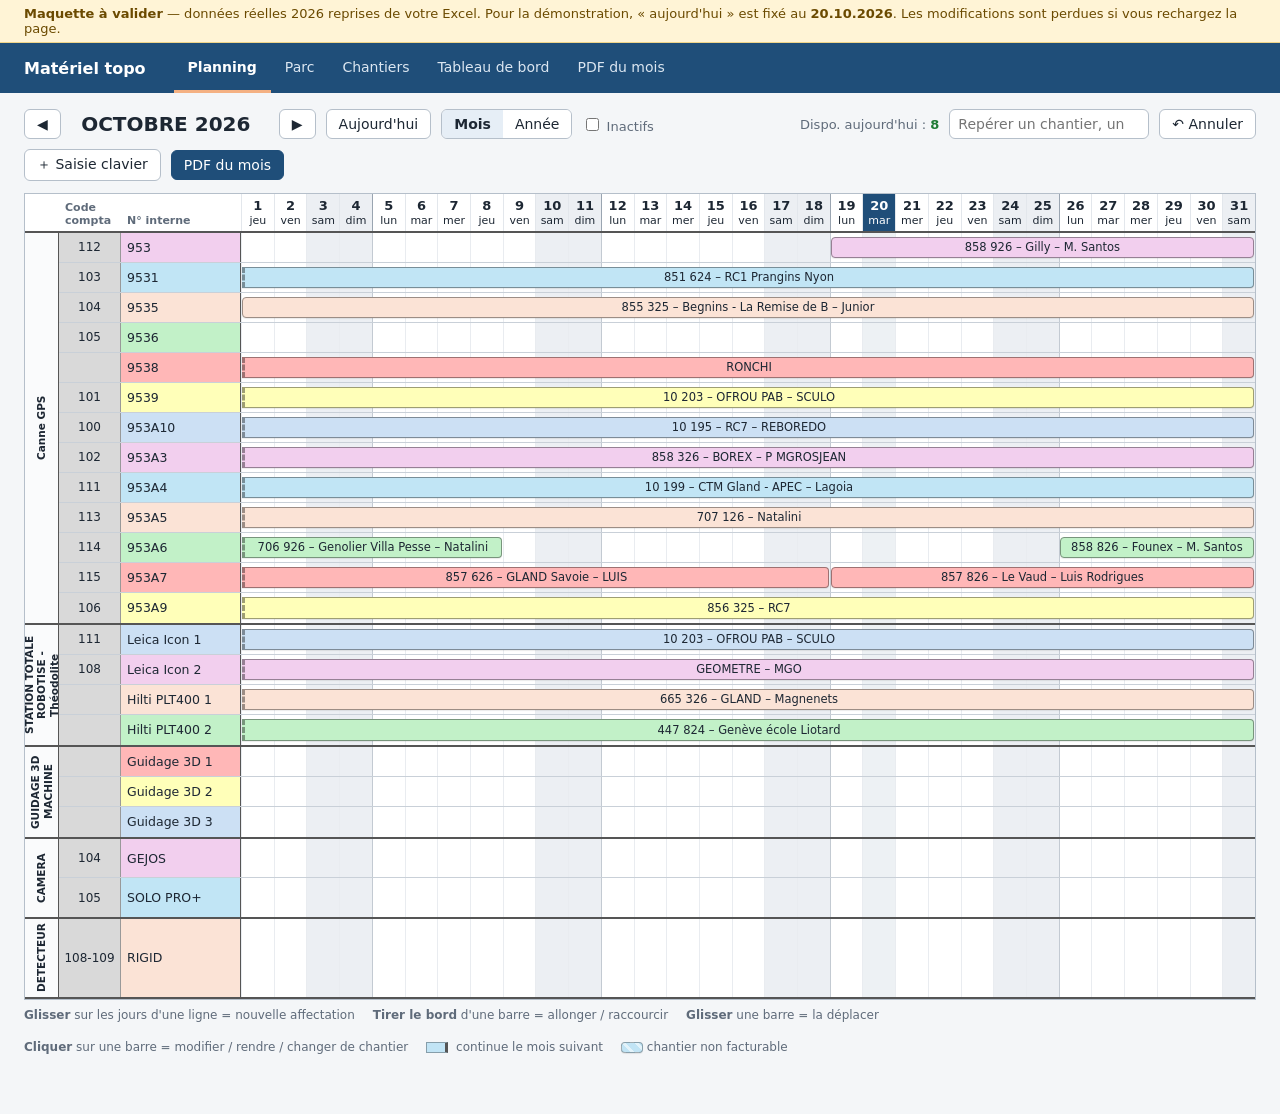
==== commit 00171947: "Maquette : étirer / déplacer les barres, week-ends grisés, annuler, repérage Co-Authored-By: Claude " ====
--- a/maquette/maquette.html
+++ b/maquette/maquette.html
@@ -41,8 +41,20 @@
 .pl-ligne .num:hover{text-decoration:underline}
 .pl-ligne .c{border-left:1px solid #e9ecf0;cursor:crosshair}.pl-ligne .c.lundi{border-left-color:#c3cad2}
 .pl-ligne .c.auj{background:rgba(31,78,121,.08)}.pl-ligne .c.sel{background:rgba(31,78,121,.35)!important}
-.barre{grid-row:1;margin:4px 1px;border-radius:3px;border:1px solid rgba(0,0,0,.25);display:flex;align-items:center;justify-content:center;font-size:11.5px;overflow:hidden;white-space:nowrap;cursor:pointer;padding:0 4px;z-index:2;box-shadow:0 1px 1px rgba(0,0,0,.08)}
-.barre:hover{filter:brightness(.94);border-color:#333}
+.barre{grid-row:1;margin:4px 1px;border-radius:4px;border:1px solid rgba(0,0,0,.25);position:relative;cursor:grab;display:flex;align-items:center;justify-content:center;font-size:11.5px;overflow:hidden;white-space:nowrap;cursor:pointer;padding:0 4px;z-index:2;box-shadow:0 1px 1px rgba(0,0,0,.08)}
+.barre:hover{filter:brightness(.96);box-shadow:0 1px 4px rgba(0,0,0,.25)}
+.barre .pg,.barre .pd{position:absolute;top:0;bottom:0;width:8px;cursor:ew-resize;z-index:3}
+.barre .pg{left:0}.barre .pd{right:0}
+.barre:hover .pg,.barre:hover .pd{background:rgba(0,0,0,.18)}
+.barre.glisse{opacity:.85;box-shadow:0 3px 10px rgba(0,0,0,.35);z-index:5;cursor:grabbing}
+.barre.pale{opacity:.18}
+.pl-ligne .c.we{background:#eceff3}.pl-tete .j.we{background:#eceff3}
+.pl-ligne:hover .c{box-shadow:inset 0 0 0 999px rgba(31,78,121,.045)}
+.pl-ligne:hover .num{font-weight:700}
+.pl-ligne.trouve .num{outline:2px solid #1f4e79;outline-offset:-2px}
+#bulle{position:fixed;pointer-events:none;background:#1d2733;color:#fff;font-size:12px;padding:4px 8px;border-radius:5px;z-index:50;display:none;white-space:nowrap}
+.compteur{font-size:13px;color:var(--doux)}.compteur b{color:var(--ok)}
+.reperer{width:200px!important}
 .barre.suite-g{border-left:3px dashed rgba(0,0,0,.35);border-top-left-radius:0;border-bottom-left-radius:0}
 .barre.suite-d{border-right:3px dashed rgba(0,0,0,.35);border-top-right-radius:0;border-bottom-right-radius:0}
 .barre.nf{background-image:repeating-linear-gradient(45deg,transparent 0 6px,rgba(255,255,255,.55) 6px 9px)}
@@ -113,7 +125,7 @@
 <header><b>Matériel topo</b><nav id="nav">
 <a data-v="planning" class="on">Planning</a><a data-v="parc">Parc</a><a data-v="chantiers">Chantiers</a><a data-v="tableau">Tableau de bord</a><a data-v="pdf">PDF du mois</a>
 </nav></header>
-<main id="main"></main>
+<main id="main"></main><div id="bulle"></div>
 
 <script id="donnees" type="application/json">{"categories": ["Canne GPS", "STATION TOTALE ROBOTISE - Théodolite", "GUIDAGE 3D MACHINE", "CAMERA", "DETECTEUR"], "articles": [{"id": 1, "cat": "Canne GPS", "code": "112", "num": "953", "couleur": "#F2CFEE"}, {"id": 2, "cat": "Canne GPS", "code": "103", "num": "9531", "couleur": "#C1E5F5"}, {"id": 3, "cat": "Canne GPS", "code": "104", "num": "9535", "couleur": "#FBE3D6"}, {"id": 4, "cat": "Canne GPS", "code": "105", "num": "9536", "couleur": "#C2F1C8"}, {"id": 5, "cat": "Canne GPS", "code": "", "num": "9538", "couleur": "#FFB7B7"}, {"id": 6, "cat": "Canne GPS", "code": "101", "num": "9539", "couleur": "#FFFFB9"}, {"id": 7, "cat": "Canne GPS", "code": "100", "num": "953A10", "couleur": "#CCE0F4"}, {"id": 8, "cat": "Canne GPS", "code": "102", "num": "953A3", "couleur": "#F2CFEE"}, {"id": 9, "cat": "Canne GPS", "code": "111", "num": "953A4", "couleur": "#C1E5F5"}, {"id": 10, "cat": "Canne GPS", "code": "113", "num": "953A5", "couleur": "#FBE3D6"}, {"id": 11, "cat": "Canne GPS", "code": "114", "num": "953A6", "couleur": "#C2F1C8"}, {"id": 12, "cat": "Canne GPS", "code": "115", "num": "953A7", "couleur": "#FFB7B7"}, {"id": 13, "cat": "Canne GPS", "code": "106", "num": "953A9", "couleur": "#FFFFB9"}, {"id": 14, "cat": "STATION TOTALE ROBOTISE - Théodolite", "code": "111", "num": "Leica Icon 1", "couleur": "#CCE0F4"}, {"id": 15, "cat": "STATION TOTALE ROBOTISE - Théodolite", "code": "108", "num": "Leica Icon 2", "couleur": "#F2CFEE"}, {"id": 16, "cat": "STATION TOTALE ROBOTISE - Théodolite", "code": "107", "num": "SOKKIA", "couleur": "#C1E5F5"}, {"id": 17, "cat": "STATION TOTALE ROBOTISE - Théodolite", "code": "", "num": "Hilti PLT400 1", "couleur": "#FBE3D6"}, {"id": 18, "cat": "STATION TOTALE ROBOTISE - Théodolite", "code": "", "num": "Hilti PLT400 2", "couleur": "#C2F1C8"}, {"id": 19, "cat": "GUIDAGE 3D MACHINE", "code": "", "num": "Guidage 3D 1", "couleur": "#FFB7B7"}, {"id": 20, "cat": "GUIDAGE 3D MACHINE", "code": "", "num": "Guidage 3D 2", "couleur": "#FFFFB9"}, {"id": 21, "cat": "GUIDAGE 3D MACHINE", "code": "", "num": "Guidage 3D 3", "couleur": "#CCE0F4"}, {"id": 22, "cat": "CAMERA", "code": "104", "num": "GEJOS", "couleur": "#F2CFEE"}, {"id": 23, "cat": "CAMERA", "code": "105", "num": "SOLO PRO+", "couleur": "#C1E5F5"}, {"id": 24, "cat": "DETECTEUR", "code": "108-109", "num": "RIGID", "couleur": "#FBE3D6"}], "chantiers": [{"id": 1, "numero": "943 626", "nom": "Genève Parc Beaulieu", "responsable": "Ribeiro", "facturable": true}, {"id": 2, "numero": "10 204", "nom": "Ctm CSud - Denges", "responsable": "M. Santos", "facturable": true}, {"id": 3, "numero": "10 201", "nom": "Reverolle", "responsable": "", "facturable": true}, {"id": 4, "numero": "943 926", "nom": "GLAND bassin impérial", "responsable": "RUI SILVA", "facturable": true}, {"id": 5, "numero": "858 926", "nom": "Gilly", "responsable": "M. Santos", "facturable": true}, {"id": 6, "numero": "855 625", "nom": "GLAND Ch. du Stand", "responsable": "CARDOSO", "facturable": true}, {"id": 7, "numero": "851 624", "nom": "RC1 Prangins Nyon", "responsable": "", "facturable": true}, {"id": 8, "numero": "449 425", "nom": "COINTRIN ch du ruisseau 39", "responsable": "SALAZAR", "facturable": true}, {"id": 9, "numero": "857 526", "nom": "GLAND CITY ONE", "responsable": "Junior", "facturable": true}, {"id": 10, "numero": "857 426", "nom": "Nyon Pantaz", "responsable": "Junior", "facturable": true}, {"id": 11, "numero": "855 325", "nom": "Begnins - La Remise de B", "responsable": "Junior", "facturable": true}, {"id": 12, "numero": "856 425", "nom": "ARZIER Parking BIX", "responsable": "DE MATOS", "facturable": true}, {"id": 13, "numero": "10 195", "nom": "RC7", "responsable": "REBOREDO", "facturable": true}, {"id": 14, "numero": "", "nom": "RONCHI", "responsable": "", "facturable": true}, {"id": 15, "numero": "10 203", "nom": "OFROU PAB", "responsable": "SCULO", "facturable": true}, {"id": 16, "numero": "850 724", "nom": "GENOLIER Gare NStCM", "responsable": "DA COSTA", "facturable": true}, {"id": 17, "numero": "706 526", "nom": "Nyon PMB 12", "responsable": "Natalini", "facturable": true}, {"id": 18, "numero": "852 824", "nom": "DUILLIER", "responsable": "Les Matins de Duillier", "facturable": true}, {"id": 19, "numero": "858 326", "nom": "BOREX", "responsable": "P MGROSJEAN", "facturable": true}, {"id": 20, "numero": "10 199", "nom": "CTM Gland - APEC", "responsable": "Lagoia", "facturable": true}, {"id": 21, "numero": "943 525", "nom": "Gland Ronchi Collecteur", "responsable": "Lagoia", "facturable": true}, {"id": 22, "numero": "664 325", "nom": "NYON Atria", "responsable": "GUERRIN", "facturable": true}, {"id": 23, "numero": "664 626", "nom": "FOUNEX SGM", "responsable": "GUERRIN", "facturable": true}, {"id": 24, "numero": "707 126", "nom": "Natalini", "responsable": "", "facturable": true}, {"id": 25, "numero": "8313", "nom": "MF ETOY", "responsable": "PAOLO", "facturable": true}, {"id": 26, "numero": "704 724", "nom": "Saint-Cergue - VESTA", "responsable": "Natalini", "facturable": true}, {"id": 27, "numero": "706 926", "nom": "Genolier Villa Pesse", "responsable": "Natalini", "facturable": true}, {"id": 28, "numero": "858 826", "nom": "Founex", "responsable": "M. Santos", "facturable": true}, {"id": 29, "numero": "853 225", "nom": "Nyon EMS", "responsable": "Cardoso", "facturable": true}, {"id": 30, "numero": "849 623", "nom": "Mont-sur-Rolle - Plein Lac", "responsable": "Paolo", "facturable": true}, {"id": 31, "numero": "857 626", "nom": "GLAND Savoie", "responsable": "LUIS", "facturable": true}, {"id": 32, "numero": "857 826", "nom": "Le Vaud", "responsable": "Luis Rodrigues", "facturable": true}, {"id": 33, "numero": "856 325", "nom": "RC7", "responsable": "", "facturable": true}, {"id": 34, "numero": "856 726", "nom": "MORGES Chanel 37", "responsable": "RODRIGUES", "facturable": true}, {"id": 35, "numero": "", "nom": "GEOMETRE", "responsable": "MGO", "facturable": true}, {"id": 36, "numero": "664 225", "nom": "Gland Combaz A8", "responsable": "", "facturable": true}, {"id": 37, "numero": "665 326", "nom": "GLAND", "responsable": "Magnenets", "facturable": true}, {"id": 38, "numero": "943 225", "nom": "GENEVE place de Hollande", "responsable": "SCULO", "facturable": true}, {"id": 39, "numero": "664 426", "nom": "Morges - Chanel 37", "responsable": "Marco F.", "facturable": true}, {"id": 40, "numero": "447 824", "nom": "Genève école Liotard", "responsable": "", "facturable": true}], "affectations": [{"id": 1, "article": 1, "chantier": 1, "debut": "2026-03-23", "fin": "2026-03-29", "responsable": ""}, {"id": 2, "article": 1, "chantier": 2, "debut": "2026-04-13", "fin": "2026-06-23", "responsable": ""}, {"id": 3, "article": 1, "chantier": 3, "debut": "2026-07-22", "fin": "2026-07-31", "responsable": ""}, {"id": 4, "article": 1, "chantier": 4, "debut": "2026-08-03", "fin": "2026-09-08", "responsable": ""}, {"id": 5, "article": 1, "chantier": 2, "debut": "2026-09-09", "fin": "2026-09-30", "responsable": ""}, {"id": 6, "article": 1, "chantier": 5, "debut": "2026-10-19", "fin": "2026-10-31", "responsable": ""}, {"id": 7, "article": 2, "chantier": 6, "debut": "2026-01-13", "fin": "2026-06-30", "responsable": ""}, {"id": 8, "article": 2, "chantier": 7, "debut": "2026-07-01", "fin": "2026-10-31", "responsable": ""}, {"id": 9, "article": 3, "chantier": 8, "debut": "2026-01-13", "fin": "2026-04-30", "responsable": ""}, {"id": 10, "article": 3, "chantier": 9, "debut": "2026-05-25", "fin": "2026-06-30", "responsable": ""}, {"id": 11, "article": 3, "chantier": 10, "debut": "2026-07-01", "fin": "2026-07-21", "responsable": ""}, {"id": 12, "article": 3, "chantier": 3, "debut": "2026-07-22", "fin": "2026-07-31", "responsable": ""}, {"id": 13, "article": 3, "chantier": 10, "debut": "2026-08-17", "fin": "2026-09-30", "responsable": ""}, {"id": 14, "article": 3, "chantier": 11, "debut": "2026-10-01", "fin": "2026-10-31", "responsable": ""}, {"id": 15, "article": 4, "chantier": 12, "debut": "2026-01-13", "fin": "2026-06-30", "responsable": ""}, {"id": 16, "article": 4, "chantier": 13, "debut": "2026-07-01", "fin": "2026-07-21", "responsable": ""}, {"id": 17, "article": 4, "chantier": 3, "debut": "2026-07-22", "fin": "2026-07-31", "responsable": ""}, {"id": 18, "article": 4, "chantier": 13, "debut": "2026-08-17", "fin": "2026-09-18", "responsable": ""}, {"id": 19, "article": 5, "chantier": 14, "debut": "2026-01-01", "fin": "2026-10-31", "responsable": ""}, {"id": 20, "article": 6, "chantier": 15, "debut": "2026-03-17", "fin": "2026-10-31", "responsable": ""}, {"id": 21, "article": 7, "chantier": 13, "debut": "2026-03-30", "fin": "2026-10-31", "responsable": ""}, {"id": 22, "article": 8, "chantier": 16, "debut": "2026-01-13", "fin": "2026-03-31", "responsable": ""}, {"id": 23, "article": 8, "chantier": 17, "debut": "2026-05-18", "fin": "2026-06-05", "responsable": ""}, {"id": 24, "article": 8, "chantier": 18, "debut": "2026-06-19", "fin": "2026-07-21", "responsable": ""}, {"id": 25, "article": 8, "chantier": 3, "debut": "2026-07-22", "fin": "2026-07-31", "responsable": ""}, {"id": 26, "article": 8, "chantier": 18, "debut": "2026-08-17", "fin": "2026-09-17", "responsable": ""}, {"id": 27, "article": 8, "chantier": 19, "debut": "2026-09-18", "fin": "2026-10-31", "responsable": ""}, {"id": 28, "article": 9, "chantier": 20, "debut": "2026-01-13", "fin": "2026-01-31", "responsable": ""}, {"id": 29, "article": 9, "chantier": 21, "debut": "2026-02-01", "fin": "2026-02-23", "responsable": ""}, {"id": 30, "article": 9, "chantier": 20, "debut": "2026-02-24", "fin": "2026-04-30", "responsable": ""}, {"id": 31, "article": 9, "chantier": 20, "debut": "2026-07-01", "fin": "2026-10-31", "responsable": ""}, {"id": 32, "article": 10, "chantier": 22, "debut": "2026-01-26", "fin": "2026-03-08", "responsable": ""}, {"id": 33, "article": 10, "chantier": 23, "debut": "2026-03-09", "fin": "2026-04-30", "responsable": ""}, {"id": 34, "article": 10, "chantier": 10, "debut": "2026-05-11", "fin": "2026-06-30", "responsable": "Luis"}, {"id": 35, "article": 10, "chantier": 3, "debut": "2026-07-22", "fin": "2026-07-31", "responsable": ""}, {"id": 36, "article": 10, "chantier": 1, "debut": "2026-08-10", "fin": "2026-08-31", "responsable": ""}, {"id": 37, "article": 10, "chantier": 24, "debut": "2026-09-02", "fin": "2026-10-31", "responsable": ""}, {"id": 38, "article": 11, "chantier": 25, "debut": "2026-02-19", "fin": "2026-03-31", "responsable": ""}, {"id": 39, "article": 11, "chantier": 20, "debut": "2026-05-01", "fin": "2026-06-30", "responsable": ""}, {"id": 40, "article": 11, "chantier": 3, "debut": "2026-07-22", "fin": "2026-07-31", "responsable": ""}, {"id": 41, "article": 11, "chantier": 26, "debut": "2026-08-20", "fin": "2026-08-31", "responsable": ""}, {"id": 42, "article": 11, "chantier": 27, "debut": "2026-09-01", "fin": "2026-10-08", "responsable": ""}, {"id": 43, "article": 11, "chantier": 28, "debut": "2026-10-26", "fin": "2026-10-31", "responsable": ""}, {"id": 44, "article": 12, "chantier": 29, "debut": "2026-03-02", "fin": "2026-03-08", "responsable": ""}, {"id": 45, "article": 12, "chantier": 30, "debut": "2026-04-16", "fin": "2026-04-30", "responsable": ""}, {"id": 46, "article": 12, "chantier": 7, "debut": "2026-06-01", "fin": "2026-06-30", "responsable": ""}, {"id": 47, "article": 12, "chantier": 3, "debut": "2026-07-22", "fin": "2026-07-31", "responsable": ""}, {"id": 48, "article": 12, "chantier": 31, "debut": "2026-08-10", "fin": "2026-10-18", "responsable": ""}, {"id": 49, "article": 12, "chantier": 32, "debut": "2026-10-19", "fin": "2026-10-31", "responsable": ""}, {"id": 50, "article": 13, "chantier": 18, "debut": "2026-06-03", "fin": "2026-06-18", "responsable": ""}, {"id": 51, "article": 13, "chantier": 33, "debut": "2026-09-21", "fin": "2026-10-31", "responsable": ""}, {"id": 52, "article": 14, "chantier": 34, "debut": "2026-02-24", "fin": "2026-04-08", "responsable": ""}, {"id": 53, "article": 14, "chantier": 15, "debut": "2026-05-18", "fin": "2026-10-31", "responsable": ""}, {"id": 54, "article": 15, "chantier": 35, "debut": "2026-01-01", "fin": "2026-10-31", "responsable": ""}, {"id": 55, "article": 17, "chantier": 36, "debut": "2026-02-01", "fin": "2026-03-31", "responsable": ""}, {"id": 56, "article": 17, "chantier": 2, "debut": "2026-06-24", "fin": "2026-09-08", "responsable": ""}, {"id": 57, "article": 17, "chantier": 37, "debut": "2026-09-09", "fin": "2026-10-31", "responsable": ""}, {"id": 58, "article": 18, "chantier": 38, "debut": "2026-02-01", "fin": "2026-03-31", "responsable": ""}, {"id": 59, "article": 18, "chantier": 39, "debut": "2026-05-11", "fin": "2026-06-30", "responsable": ""}, {"id": 60, "article": 18, "chantier": 13, "debut": "2026-07-20", "fin": "2026-09-20", "responsable": ""}, {"id": 61, "article": 18, "chantier": 40, "debut": "2026-09-21", "fin": "2026-10-31", "responsable": ""}, {"id": 62, "article": 24, "chantier": 13, "debut": "2026-08-26", "fin": "2026-08-26", "responsable": ""}]}</script>
 <script>
@@ -169,19 +181,32 @@
     <button onclick="changerMois(1)" title="Mois suivant">▶</button>
     <button onclick="etat.annee=2026;etat.mois=9;etat.mode='mois';rendre()">Aujourd'hui</button>
     <span class="seg"><button class="${etat.mode==='mois'?'on':''}" onclick="etat.mode='mois';rendre()">Mois</button><button class="${etat.mode==='annee'?'on':''}" onclick="etat.mode='annee';rendre()">Année</button></span>
-    <label class="aide"><input type="checkbox" style="width:auto" ${etat.voirInactifs?'checked':''} onchange="etat.voirInactifs=this.checked;rendre()"> Afficher les articles inactifs</label>
+    <label class="aide"><input type="checkbox" style="width:auto" ${etat.voirInactifs?'checked':''} onchange="etat.voirInactifs=this.checked;rendre()"> Inactifs</label>
     <span class="esp"></span>
-    <button onclick="dlgCreation()">＋ Saisie au clavier</button>
-    <button class="p" onclick="etat.vue='pdf';rendre()">Exporter le PDF du mois</button>
+    <span class="compteur">Dispo. aujourd'hui : <b>${D.articles.filter(a => a.statut === 'actif' && !ouAuj(a.id)).length}</b></span>
+    <input class="reperer" id="reperer" type="search" placeholder="Repérer un chantier, un article…" value="${esc(etat.reperer || '')}">
+    <button onclick="annuler()" ${pile.length ? '' : 'disabled'} title="Annuler la dernière modification (Ctrl+Z)">↶ Annuler</button>
+    <button onclick="dlgCreation()">＋ Saisie clavier</button>
+    <button class="p" onclick="etat.vue='pdf';rendre()">PDF du mois</button>
   </div>
   ${etat.mode === 'mois' ? grilleMois() : grilleAnnee()}
   <div class="legende">
     <span><b>Glisser</b> sur les jours d'une ligne = nouvelle affectation</span>
+    <span><b>Tirer le bord</b> d'une barre = allonger / raccourcir</span>
+    <span><b>Glisser</b> une barre = la déplacer</span>
     <span><b>Cliquer</b> sur une barre = modifier / rendre / changer de chantier</span>
     <span><i style="border-right:3px dashed #555"></i> continue le mois suivant</span>
     <span><i class="barre nf" style="display:inline-block;margin:0"></i> chantier non facturable</span>
   </div>`;
   if (etat.mode === 'mois') brancherGlisser();
+  const r = document.getElementById('reperer');
+  r.oninput = () => { etat.reperer = r.value; appliquerReperage(); };
+  appliquerReperage();
+}
+function appliquerReperage() {
+  const q = (etat.reperer || '').toLowerCase().trim();
+  document.querySelectorAll('.pl-ligne .barre').forEach(b => b.classList.toggle('pale', !!q && !b.textContent.toLowerCase().includes(q) && !art(+b.closest('.pl-ligne').dataset.art).num.toLowerCase().includes(q)));
+  document.querySelectorAll('.pl-ligne').forEach(l => l.classList.toggle('trouve', !!q && art(+l.dataset.art).num.toLowerCase().includes(q)));
 }
 function changerMois(n) {
   if (etat.mode === 'annee') { etat.annee += n; } else { etat.mois += n; if (etat.mois < 0) { etat.mois = 11; etat.annee--; } if (etat.mois > 11) { etat.mois = 0; etat.annee++; } }
@@ -193,7 +218,7 @@
   const debut = jourDe(annee, mois, 1), fin = jourDe(annee, mois, n);
   let h = `<div class="planning"><div class="pl-tete" style="grid-template-columns:34px ${cols}"><div></div><div class="h">Code compta</div><div class="h">N° interne</div>`;
   for (let j = 1; j <= n; j++) { const s = jourDe(annee, mois, j), w = dte(s).getUTCDay();
-    h += `<div class="j ${s===AUJ?'auj':''} ${w===1?'lundi':''}"><b>${j}</b>${JC[w]}</div>`; }
+    h += `<div class="j ${s===AUJ?'auj':''} ${w===1?'lundi':''} ${w===0||w===6?'we':''}"><b>${j}</b>${JC[w]}</div>`; }
   h += `</div>`;
   for (const [cat, as] of groupes(visibles())) {
     h += `<div class="pl-groupe"><div class="pl-cat"><span>${esc(cat)}</span></div><div class="pl-lignes">`;
@@ -202,11 +227,11 @@
         <div class="code" style="grid-row:1;grid-column:1">${esc(a.code)}</div>
         <div class="num" style="grid-row:1;grid-column:2;background:${a.couleur}" onclick="ouvrirFiche(${a.id})" title="Ouvrir la fiche">${esc(a.num)}${a.statut!=='actif'?' <small>(SAV)</small>':''}</div>`;
       for (let j = 1; j <= n; j++) { const s = jourDe(annee, mois, j), w = dte(s).getUTCDay();
-        h += `<div class="c ${s===AUJ?'auj':''} ${w===1?'lundi':''}" style="grid-row:1;grid-column:${j+2}" data-j="${j}"></div>`; }
+        h += `<div class="c ${s===AUJ?'auj':''} ${w===1?'lundi':''} ${w===0||w===6?'we':''}" style="grid-row:1;grid-column:${j+2}" data-j="${j}"></div>`; }
       for (const af of D.affectations.filter(x => x.article === a.id && x.fin >= debut && x.debut <= fin)) {
         const j1 = af.debut < debut ? 1 : +af.debut.slice(8), j2 = af.fin > fin ? n : +af.fin.slice(8);
         const c = ch(af.chantier);
-        h += `<div class="barre ${af.debut<debut?'suite-g':''} ${af.fin>fin?'suite-d':''} ${c.facturable?'':'nf'}" style="grid-column:${j1+2}/${j2+3};background:${a.couleur}" data-aff="${af.id}" title="${esc(libelle(af))}\n${jj(af.debut)} → ${jj(af.fin)}">${esc(libelle(af))}</div>`;
+        h += `<div class="barre ${af.debut<debut?'suite-g':''} ${af.fin>fin?'suite-d':''} ${c.facturable?'':'nf'}" style="grid-column:${j1+2}/${j2+3};background:${a.couleur};border-color:${fonce(a.couleur)}" data-aff="${af.id}" title="${esc(libelle(af))}\n${jj(af.debut)} → ${jj(af.fin)}">${af.debut>=debut?'<span class="pg"></span>':''}${esc(libelle(af))}${af.fin<=fin?'<span class="pd"></span>':''}</div>`;
       }
       h += `</div>`;
     }
@@ -234,19 +259,58 @@
   return h + `</div><p class="aide">Cliquez sur un mois pour l'ouvrir.</p>`;
 }
 
-// ---------- glisser pour créer ----------
+// ---------- glisser : créer, étirer, déplacer ----------
+function fonce(hex) { const n = parseInt(hex.slice(1), 16); const f = v => Math.round(v * .62).toString(16).padStart(2, '0'); return '#' + f(n >> 16) + f((n >> 8) & 255) + f(n & 255); }
+const pile = [];
+function memoriser() { pile.push(JSON.stringify({ a: D.affectations, c: D.chantiers })); if (pile.length > 50) pile.shift(); }
+function annuler() { const x = pile.pop(); if (!x) return; const o = JSON.parse(x); D.affectations = o.a; D.chantiers = o.c; rendre(); }
+document.addEventListener('keydown', e => { if ((e.ctrlKey || e.metaKey) && e.key.toLowerCase() === 'z' && !e.target.closest('input,textarea,dialog')) { e.preventDefault(); annuler(); } });
+const duree = (d, f) => Math.round((dte(f) - dte(d)) / 864e5) + 1;
+
 function brancherGlisser() {
-  let ligne = null, j0 = 0, j1 = 0;
+  let ligne = null, j0 = 0, j1 = 0, op = null;
+  const bulle = document.getElementById('bulle');
+  const n = nbJours(etat.annee, etat.mois), debutMois = jourDe(etat.annee, etat.mois, 1), finMois = jourDe(etat.annee, etat.mois, n);
+  const jourSous = (l, x) => { const r = l.querySelector('.c[data-j="1"]').getBoundingClientRect(); return Math.min(n, Math.max(1, Math.floor((x - r.left) / r.width) + 1)); };
   const marquer = () => ligne.querySelectorAll('.c').forEach(c => { const j = +c.dataset.j; c.classList.toggle('sel', j >= Math.min(j0,j1) && j <= Math.max(j0,j1)); });
+  const montrerBulle = (e, txt) => { bulle.style.display = 'block'; bulle.style.left = (e.clientX + 14) + 'px'; bulle.style.top = (e.clientY + 16) + 'px'; bulle.textContent = txt; };
   document.querySelectorAll('.pl-ligne').forEach(l => {
     l.addEventListener('mousedown', e => {
-      const b = e.target.closest('.barre'); if (b) { dlgAffectation(+b.dataset.aff); return; }
+      if (e.button !== 0) return;
+      const b = e.target.closest('.barre');
+      if (b) {
+        const af = D.affectations.find(x => x.id === +b.dataset.aff);
+        const mode = e.target.classList.contains('pg') ? 'g' : e.target.classList.contains('pd') ? 'd' : 'deplacer';
+        op = { b, af, mode, l, jDep: jourSous(l, e.clientX), d: af.debut, f: af.fin, bouge: false };
+        e.preventDefault(); return;
+      }
       const c = e.target.closest('.c'); if (!c) return;
       ligne = l; j0 = j1 = +c.dataset.j; marquer(); e.preventDefault();
     });
-    l.addEventListener('mouseover', e => { if (ligne !== l) return; const c = e.target.closest('.c'); if (c) { j1 = +c.dataset.j; marquer(); } });
   });
+  window.onmousemove = e => {
+    if (ligne) { j1 = jourSous(ligne, e.clientX); marquer(); const d = jourDe(etat.annee, etat.mois, Math.min(j0,j1)), f = jourDe(etat.annee, etat.mois, Math.max(j0,j1)); montrerBulle(e, `${jj(d)} → ${jj(f)} · ${duree(d,f)} j`); return; }
+    if (!op) return;
+    const delta = jourSous(op.l, e.clientX) - op.jDep;
+    if (delta !== 0) op.bouge = true;
+    if (!op.bouge) return;
+    let d = op.af.debut, f = op.af.fin;
+    if (op.mode === 'g') d = plus(op.af.debut, delta) > f ? f : plus(op.af.debut, delta);
+    if (op.mode === 'd') f = plus(op.af.fin, delta) < d ? d : plus(op.af.fin, delta);
+    if (op.mode === 'deplacer') { d = plus(op.af.debut, delta); f = plus(op.af.fin, delta); }
+    op.d = d; op.f = f;
+    const a1 = d < debutMois ? 1 : (d > finMois ? n : +d.slice(8)), a2 = f > finMois ? n : (f < debutMois ? 1 : +f.slice(8));
+    op.b.style.gridColumn = `${a1 + 2}/${a2 + 3}`; op.b.classList.add('glisse');
+    montrerBulle(e, `${jj(d)} → ${jj(f)} · ${duree(d, f)} j`);
+  };
   window.onmouseup = () => {
+    bulle.style.display = 'none';
+    if (op) {
+      const o = op; op = null;
+      if (!o.bouge) { dlgAffectation(o.af.id); return; }
+      if (o.d === o.af.debut && o.f === o.af.fin) { rendre(); return; }
+      poserAvecConflit({ ...o.af, debut: o.d, fin: o.f }, o.af); return;
+    }
     if (!ligne) return; const l = ligne; ligne = null;
     const d = jourDe(etat.annee, etat.mois, Math.min(j0,j1)), f = jourDe(etat.annee, etat.mois, Math.max(j0,j1));
     dlgCreation(+l.dataset.art, d, f, () => l.querySelectorAll('.sel').forEach(c => c.classList.remove('sel')));
@@ -321,9 +385,10 @@
   };
 }
 
-function poserAvecConflit(nv, ignorer) {
-  const conflits = D.affectations.filter(x => x.article === nv.article && x.id !== ignorer && x.debut <= nv.fin && x.fin >= nv.debut);
-  if (!conflits.length) { D.affectations.push(nv); rendre(); return; }
+function poserAvecConflit(nv, remplace) {
+  const conflits = D.affectations.filter(x => x.article === nv.article && x !== remplace && x.debut <= nv.fin && x.fin >= nv.debut);
+  const appliquer = avant => { memoriser(); if (remplace) D.affectations = D.affectations.filter(x => x !== remplace); avant && avant(); D.affectations.push(nv); rendre(); };
+  if (!conflits.length) { appliquer(); return; }
   const d = fenetre(`<h2>Chevauchement</h2>
     <div class="sous">${esc(art(nv.article).num)} est déjà affecté sur cette période :<br>${conflits.map(x => `• ${esc(libelle(x))} (${jj(x.debut)} → ${jj(x.fin)})`).join('<br>')}</div>
     <div class="choix">
@@ -332,15 +397,14 @@
       <button class="an"><b>Annuler</b><small>Ne rien changer.</small></button>
     </div>`);
   d.querySelector('.an').onclick = () => { d.close(); rendre(); };
-  d.querySelector('.rp').onclick = () => { D.affectations = D.affectations.filter(x => !conflits.includes(x)); D.affectations.push(nv); d.close(); rendre(); };
-  d.querySelector('.cp').onclick = () => {
+  d.querySelector('.rp').onclick = () => { d.close(); appliquer(() => { D.affectations = D.affectations.filter(x => !conflits.includes(x)); }); };
+  d.querySelector('.cp').onclick = () => { d.close(); appliquer(() => {
     for (const x of conflits) {
       D.affectations = D.affectations.filter(y => y !== x);
       if (x.debut < nv.debut) D.affectations.push({ ...x, fin: plus(nv.debut, -1) });
       if (x.fin > nv.fin) D.affectations.push({ ...x, id: prochainId++, debut: plus(nv.fin, 1) });
     }
-    D.affectations.push(nv); d.close(); rendre();
-  };
+  }); };
 }
 
 function dlgAffectation(id) {
@@ -364,16 +428,16 @@
   const valider = selecteurChantier(d, c.id, () => nouveauChoisi = true);
   d.querySelector('.liste-ch').addEventListener('click', e => { if (e.target.closest('[data-nv]')) nouveauChoisi = true; });
   d.querySelector('.ann').onclick = () => d.close();
-  d.querySelector('.sup').onclick = () => { if (confirm('Supprimer cette affectation ?')) { D.affectations = D.affectations.filter(x => x !== af); d.close(); rendre(); } };
+  d.querySelector('.sup').onclick = () => { if (confirm('Supprimer cette affectation ?')) { memoriser(); D.affectations = D.affectations.filter(x => x !== af); d.close(); rendre(); } };
   d.querySelector('.rendre').onclick = () => {
     const r = lire(d.querySelector('.dr').value); if (!r || r < af.debut) { alert('Date invalide.'); return; }
-    if (r < af.fin) af.fin = r; d.close(); rendre();
+    memoriser(); if (r < af.fin) af.fin = r; d.close(); rendre();
   };
   d.querySelector('.changer').onclick = () => {
     const r = lire(d.querySelector('.dc').value); if (!r || r <= af.debut || r > af.fin) { alert('La date doit être comprise dans l\'affectation (après le premier jour).'); return; }
     if (!nouveauChoisi) { alert('Choisissez d\'abord le nouveau chantier dans la liste.'); d.querySelector('.rch').focus(); return; }
     const nc = valider(); if (!nc) return;
-    D.affectations.push({ ...af, id: prochainId++, chantier: nc, debut: r, responsable: '' });
+    memoriser(); D.affectations.push({ ...af, id: prochainId++, chantier: nc, debut: r, responsable: '' });
     af.fin = plus(r, -1); d.close(); rendre();
   };
   d.querySelector('.ok').onclick = () => {
@@ -381,7 +445,7 @@
     if (!d1 || !d2 || d2 < d1) { alert('Dates invalides.'); return; }
     const nc = valider(); if (!nc) return;
     const copie = { ...af, debut: d1, fin: d2, chantier: nc, responsable: d.querySelector('.resp').value.trim() };
-    D.affectations = D.affectations.filter(x => x !== af); d.close(); poserAvecConflit(copie);
+    d.close(); poserAvecConflit(copie, af);
   };
 }
 
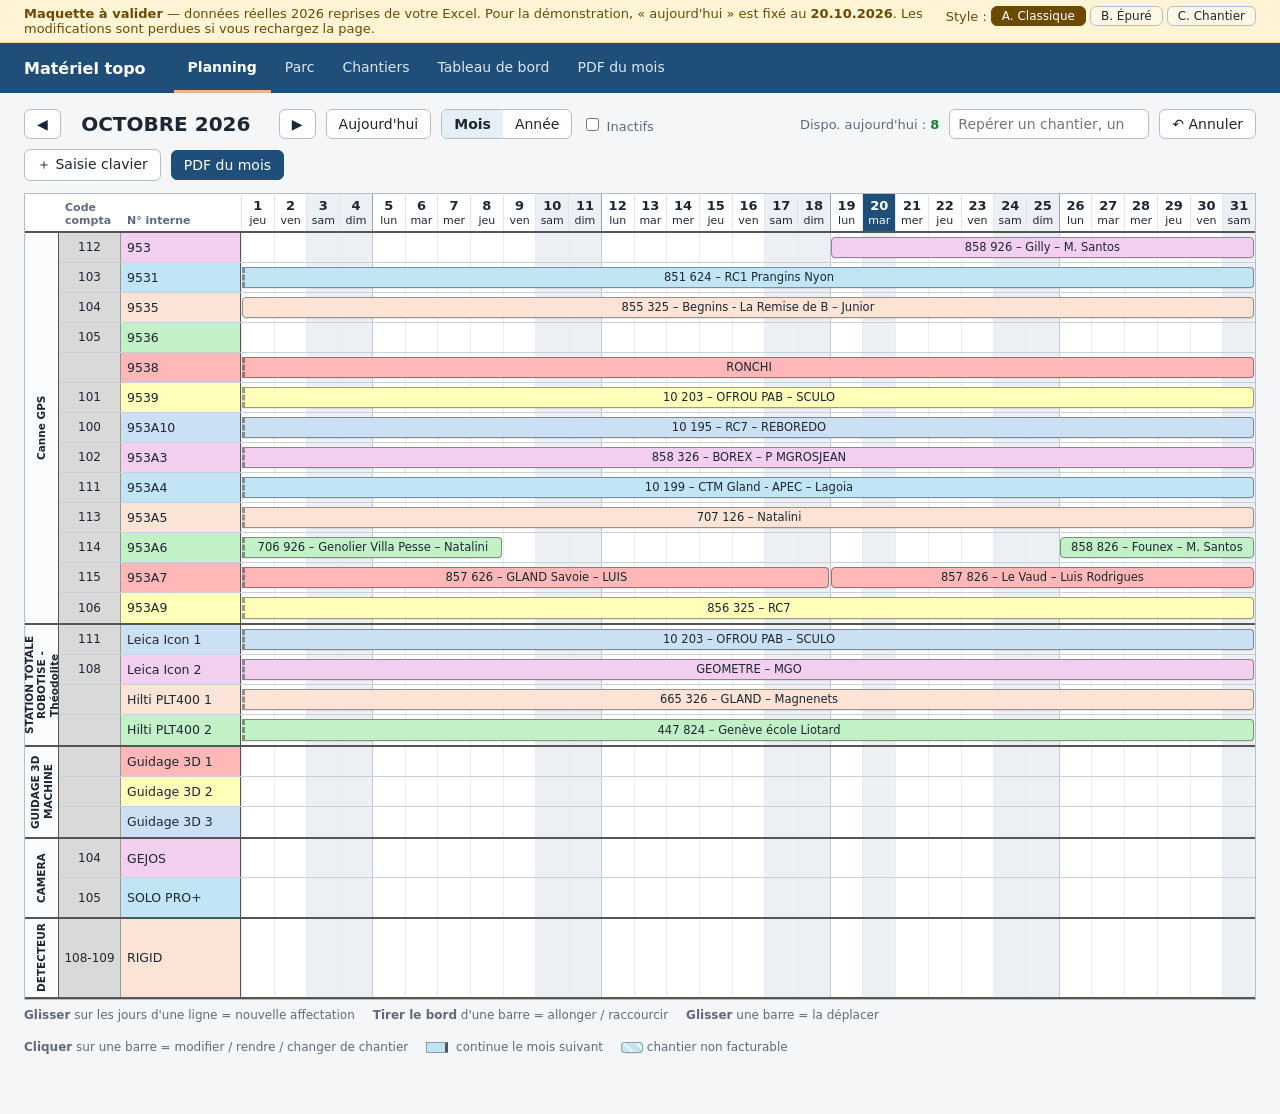
==== commit a4335d92: "Maquette : trois propositions de style visuel (Classique, Épuré, Chantier) Co-Authored-By: Claude Op" ====
--- a/maquette/maquette.html
+++ b/maquette/maquette.html
@@ -82,7 +82,7 @@
 .rapide{background:#f6f8fa;border:1px solid var(--bord);border-radius:8px;padding:10px 12px;margin:12px 0}
 .rapide h3{font-size:12px;margin:0 0 8px;color:var(--doux);text-transform:uppercase;letter-spacing:.03em}
 .rapide .l{display:flex;gap:8px;align-items:center;margin-bottom:6px}.rapide .l input{width:120px}.rapide .l select{flex:1}
-.choix button{display:block;width:100%;text-align:left;margin-bottom:8px;padding:10px 12px}.choix button small{display:block;color:var(--doux)}
+.choix button{display:block;width:100%;white-space:normal;text-align:left;margin-bottom:8px;padding:10px 12px}.choix button small{display:block;color:var(--doux)}
 /* ---------- Tableaux ---------- */
 table.t{width:100%;border-collapse:collapse;background:#fff;border:1px solid var(--bord)}
 table.t th,table.t td{padding:7px 10px;text-align:left;border-bottom:1px solid #e8ecf0}
@@ -118,10 +118,71 @@
 .pdf .l .nu{font-size:9px;display:flex;align-items:center;padding-left:3px;border-right:1.5px solid #000;white-space:nowrap;overflow:hidden}
 .pdf .l .cj{border-left:.5px solid #999;grid-row:1}
 .pdf .l .bp{grid-row:1;border:.75px solid #333;font-size:7.5px;display:flex;align-items:center;justify-content:center;white-space:nowrap;overflow:hidden;margin:1.5px 0;z-index:1}
+
+/* =================== Sélecteur de style =================== */
+.styles{float:right;display:inline-flex;gap:4px;align-items:center}
+.styles button{padding:2px 10px;font-size:12px;background:#fff8e6}.styles button.on{background:#6b4a00;color:#fff;border-color:#6b4a00}
+
+/* =================== B. ÉPURÉ =================== */
+body.da-epure{--fond:#f7f8fa;--prim:#2563eb;--primc:#eaf1fe;--bord:#e6e9ee;--bordf:#d3d8df;--texte:#111827;--doux:#6b7280;font-family:"Segoe UI Variable","Segoe UI",Inter,system-ui,sans-serif}
+.da-epure header{background:#fff;color:var(--texte);border-bottom:1px solid var(--bord);box-shadow:0 1px 2px rgba(0,0,0,.03)}
+.da-epure header b::before{content:"";display:inline-block;width:10px;height:10px;border-radius:3px;background:var(--prim);margin-right:8px}
+.da-epure header nav a{color:var(--doux)}.da-epure header nav a:hover{color:var(--texte);background:#f3f4f6}
+.da-epure header nav a.on{color:var(--prim);border-bottom-color:var(--prim)}
+.da-epure button{border-color:var(--bordf);border-radius:8px}.da-epure button.p{background:var(--prim);border-color:var(--prim)}.da-epure button.p:hover{background:#1d4ed8}
+.da-epure input,.da-epure select,.da-epure textarea{border-radius:8px}
+.da-epure .titre h1{font-weight:650;letter-spacing:-.01em}
+.da-epure .planning{border:none;border-radius:12px;box-shadow:0 1px 3px rgba(16,24,40,.08),0 1px 2px rgba(16,24,40,.04);overflow:clip}
+.da-epure .pl-tete{border-bottom:1px solid var(--bord)}
+.da-epure .pl-tete .j{border-left-color:transparent;color:var(--doux);font-size:10.5px;text-transform:uppercase;letter-spacing:.03em}
+.da-epure .pl-tete .j b{color:var(--texte);font-size:13px;font-weight:600;width:24px;height:24px;line-height:24px;margin:0 auto 2px;border-radius:50%}
+.da-epure .pl-tete .j.auj{background:none;color:#e11d48}.da-epure .pl-tete .j.auj b{background:#e11d48;color:#fff}
+.da-epure .pl-tete .j.we,.da-epure .pl-ligne .c.we{background:#f7f8fa}
+.da-epure .pl-groupe{border-bottom:1px solid var(--bord)}
+.da-epure .pl-cat{border-right:none;background:#fff}.da-epure .pl-cat span{color:var(--doux);font-weight:600;font-size:10px;letter-spacing:.06em;text-transform:uppercase}
+.da-epure .pl-ligne{border-bottom:1px solid #f1f3f6;min-height:32px}
+.da-epure .pl-ligne .code{background:#f9fafb;border-right:1px solid #f1f3f6;color:var(--doux)}
+.da-epure .pl-ligne .num{background:#fff!important;border-right:1px solid var(--bord);font-weight:600;padding-left:14px;position:relative}
+.da-epure .pl-ligne .num::before{content:"";position:absolute;left:5px;top:7px;bottom:7px;width:4px;border-radius:2px;background:var(--c)}
+.da-epure .pl-ligne .c{border-left-color:#f3f4f6}.da-epure .pl-ligne .c.lundi{border-left-color:#e5e7eb}
+.da-epure .pl-ligne .c.auj{background:none;box-shadow:inset 2px 0 0 #e11d48}
+.da-epure .barre{border-width:0 0 0 4px;border-style:solid;border-radius:6px;margin:5px 2px;justify-content:flex-start;padding-left:8px;font-weight:500;box-shadow:none}
+.da-epure .barre:hover{box-shadow:0 2px 6px rgba(16,24,40,.15)}
+.da-epure .barre.suite-g{border-left-style:solid;border-radius:0 6px 6px 0}.da-epure .barre.suite-d{border-right:none;border-radius:6px 0 0 6px;-webkit-mask:linear-gradient(90deg,#000 calc(100% - 18px),transparent);mask:linear-gradient(90deg,#000 calc(100% - 18px),rgba(0,0,0,.25))}
+.da-epure table.t{border:none;border-radius:12px;overflow:hidden;box-shadow:0 1px 3px rgba(16,24,40,.08)}
+.da-epure table.t th{background:#f9fafb;text-transform:uppercase;font-size:11px;letter-spacing:.04em}
+.da-epure .carte,.da-epure .tuile{border:none;border-radius:12px;box-shadow:0 1px 3px rgba(16,24,40,.08)}
+
+/* =================== C. CHANTIER =================== */
+body.da-chantier{--fond:#eceef1;--prim:#f2a20c;--primc:#fff3dc;--texte:#16191d;--doux:#5b636e;--bordf:#aeb5be}
+.da-chantier header{position:fixed;left:0;top:0;bottom:0;width:190px;height:auto;flex-direction:column;align-items:stretch;gap:0;padding:0;background:#1c1f24}
+.da-chantier header b{padding:20px 18px;font-size:17px;border-bottom:1px solid #2e333b;color:#fff}
+.da-chantier header b::after{content:"Parc topo · Planning";display:block;font-size:11px;font-weight:400;color:#8a929c;margin-top:2px}
+.da-chantier header nav{flex-direction:column;height:auto;padding:10px 0}
+.da-chantier header nav a{padding:12px 18px;border-bottom:none;border-left:4px solid transparent;color:#b9c0c8}
+.da-chantier header nav a.on{border-left-color:var(--prim);background:#272b31;color:#fff}
+.da-chantier main,.da-chantier .bandeau{margin-left:190px}
+.da-chantier .pl-tete{top:0;background:#2b2f36;border-bottom:3px solid var(--prim)}
+.da-chantier .pl-tete .h{color:#aab2bc}.da-chantier .pl-tete .j{color:#c8ced5;border-left-color:#3a3f47}.da-chantier .pl-tete .j b{color:#fff}
+.da-chantier .pl-tete .j.we{background:#23262c}.da-chantier .pl-tete .j.auj{background:var(--prim);color:#1c1f24}.da-chantier .pl-tete .j.auj b{color:#1c1f24}
+.da-chantier .planning{border:none;box-shadow:0 2px 6px rgba(0,0,0,.12)}
+.da-chantier .pl-groupe{border-bottom:3px solid #1c1f24}
+.da-chantier .pl-cat{background:#2b2f36;border-right:none}.da-chantier .pl-cat span{color:#fff;letter-spacing:.05em}
+.da-chantier .pl-ligne{min-height:27px;border-bottom-color:#d5dae0}
+.da-chantier .pl-ligne .code{background:#cfd4da;font-weight:600}
+.da-chantier .pl-ligne .num{font-weight:700;border-right:2px solid #1c1f24}
+.da-chantier .pl-ligne .c.we{background:#e3e6ea}.da-chantier .pl-ligne .c.auj{background:rgba(242,162,12,.18)}
+.da-chantier .barre{margin:3px 1px;border-radius:2px;font-weight:600;filter:saturate(1.9) brightness(.97);border-width:1px 1px 1px 1px}
+.da-chantier .barre:hover{filter:saturate(2.1) brightness(.92)}
+.da-chantier button{border-radius:4px}.da-chantier button.p{background:var(--prim);border-color:#d68d00;color:#1c1f24;font-weight:600}.da-chantier button.p:hover{background:#e09400}
+.da-chantier .seg button.on{background:#1c1f24;color:#fff}
+.da-chantier .titre h1{text-transform:uppercase;letter-spacing:.02em}
+.da-chantier table.t th{background:#2b2f36;color:#e3e6ea}
+.da-chantier .tuile{border-left:4px solid var(--prim)}
 </style>
 </head>
 <body>
-<div class="bandeau"><b>Maquette à valider</b> — données réelles 2026 reprises de votre Excel. Pour la démonstration, « aujourd'hui » est fixé au <b>20.10.2026</b>. Les modifications sont perdues si vous rechargez la page.</div>
+<div class="bandeau"><span class="styles">Style : <button data-da="" class="on">A. Classique</button><button data-da="da-epure">B. Épuré</button><button data-da="da-chantier">C. Chantier</button></span><b>Maquette à valider</b> — données réelles 2026 reprises de votre Excel. Pour la démonstration, « aujourd'hui » est fixé au <b>20.10.2026</b>. Les modifications sont perdues si vous rechargez la page.</div>
 <header><b>Matériel topo</b><nav id="nav">
 <a data-v="planning" class="on">Planning</a><a data-v="parc">Parc</a><a data-v="chantiers">Chantiers</a><a data-v="tableau">Tableau de bord</a><a data-v="pdf">PDF du mois</a>
 </nav></header>
@@ -136,6 +197,8 @@
 const PAL = ['#F2CEEF','#C1E4F5','#FBE2D5','#C1F0C8','#FFB7B7','#FFFFB9','#CCE0F4','#E2D5F5','#FFE699','#D9F2D0','#F8CBAD','#D9D9D9'];
 D.articles.forEach(a => { a.statut = 'actif'; a.marque=''; a.modele=''; a.serie=''; a.prix=null; a.designation=''; });
 D.articles.find(a => a.num === 'SOKKIA').statut = 'reparation';
+document.querySelector('.styles').onclick = e => { const b = e.target.closest('button'); if (!b) return;
+  document.body.className = b.dataset.da; document.querySelectorAll('.styles button').forEach(x => x.classList.toggle('on', x === b)); };
 let etat = { vue: 'planning', annee: 2026, mois: 9, mode: 'mois', ficheId: null, tri: 'ordre', voirInactifs: false };
 let prochainId = 1000;
 
@@ -225,7 +288,7 @@
     for (const a of as) {
       h += `<div class="pl-ligne" style="grid-template-columns:${cols}" data-art="${a.id}">
         <div class="code" style="grid-row:1;grid-column:1">${esc(a.code)}</div>
-        <div class="num" style="grid-row:1;grid-column:2;background:${a.couleur}" onclick="ouvrirFiche(${a.id})" title="Ouvrir la fiche">${esc(a.num)}${a.statut!=='actif'?' <small>(SAV)</small>':''}</div>`;
+        <div class="num" style="grid-row:1;grid-column:2;background:${a.couleur};--c:${a.couleur}" onclick="ouvrirFiche(${a.id})" title="Ouvrir la fiche">${esc(a.num)}${a.statut!=='actif'?' <small>(SAV)</small>':''}</div>`;
       for (let j = 1; j <= n; j++) { const s = jourDe(annee, mois, j), w = dte(s).getUTCDay();
         h += `<div class="c ${s===AUJ?'auj':''} ${w===1?'lundi':''} ${w===0||w===6?'we':''}" style="grid-row:1;grid-column:${j+2}" data-j="${j}"></div>`; }
       for (const af of D.affectations.filter(x => x.article === a.id && x.fin >= debut && x.debut <= fin)) {
